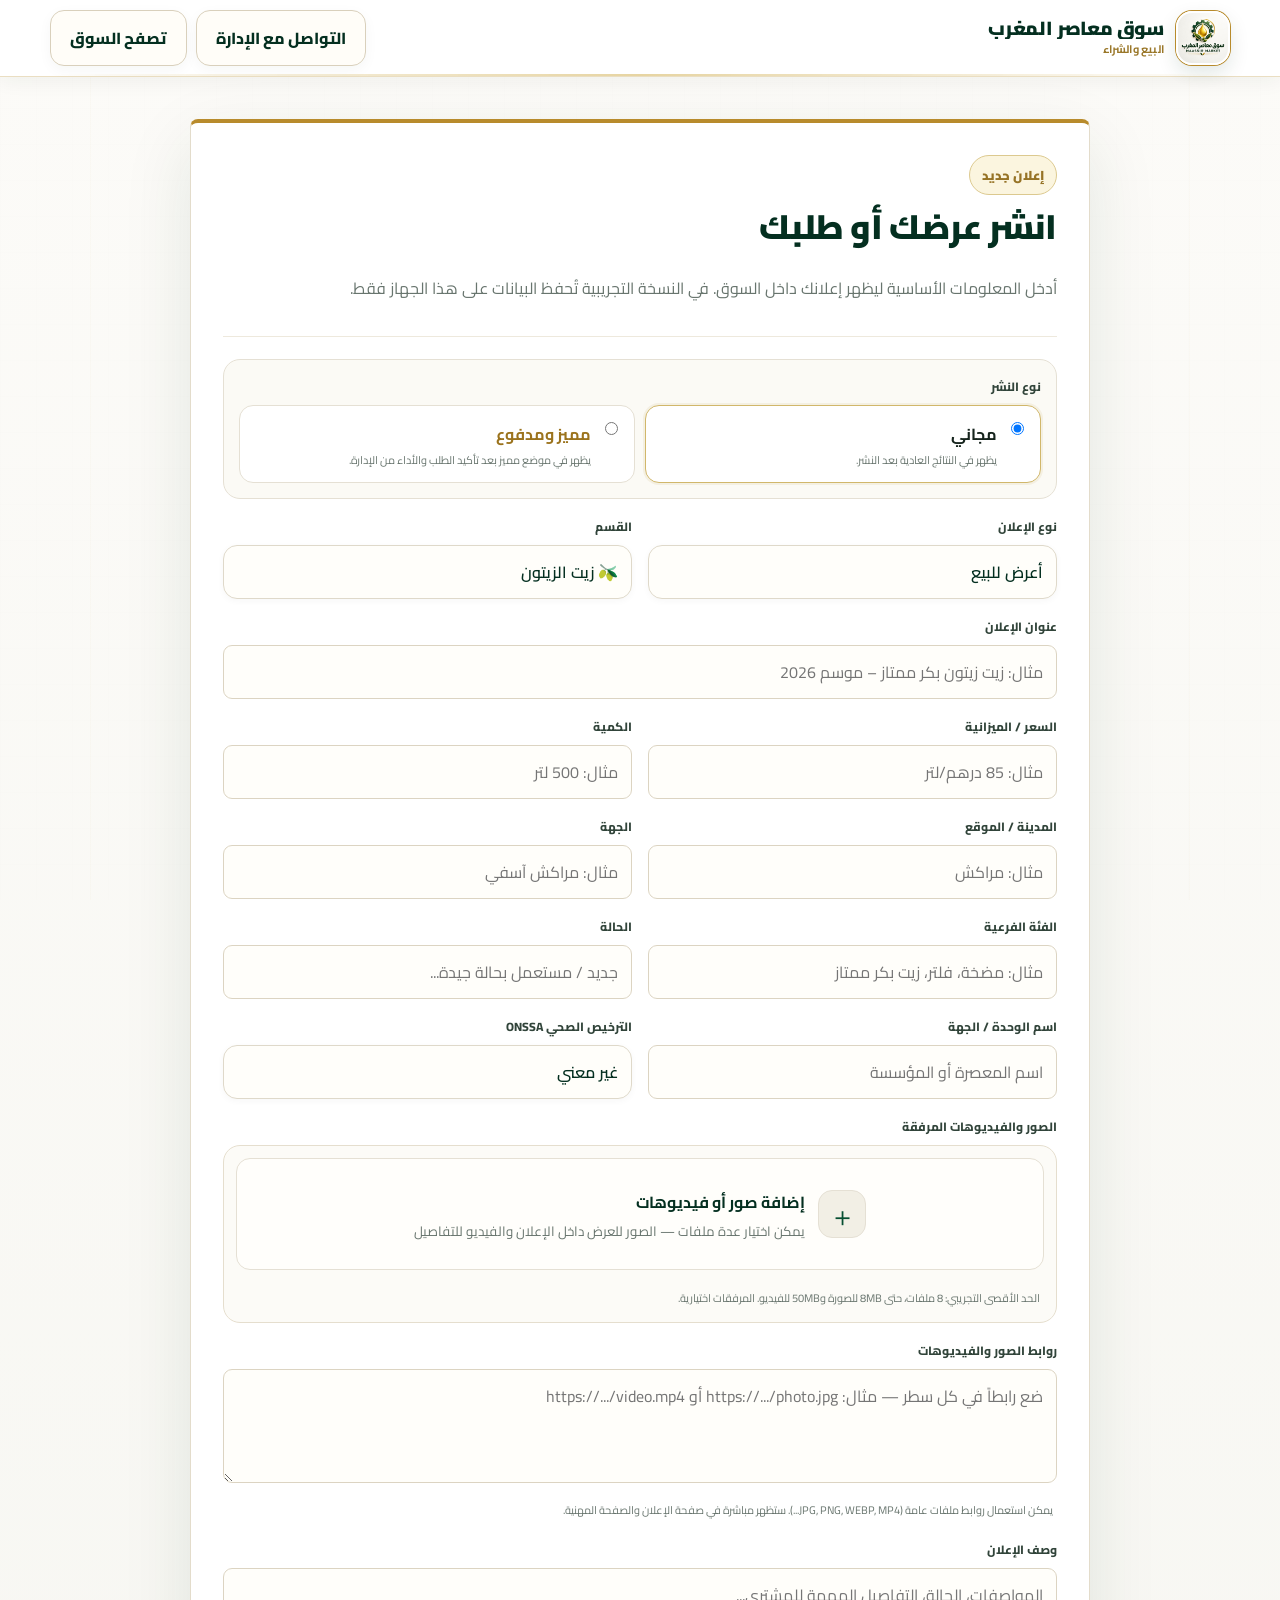
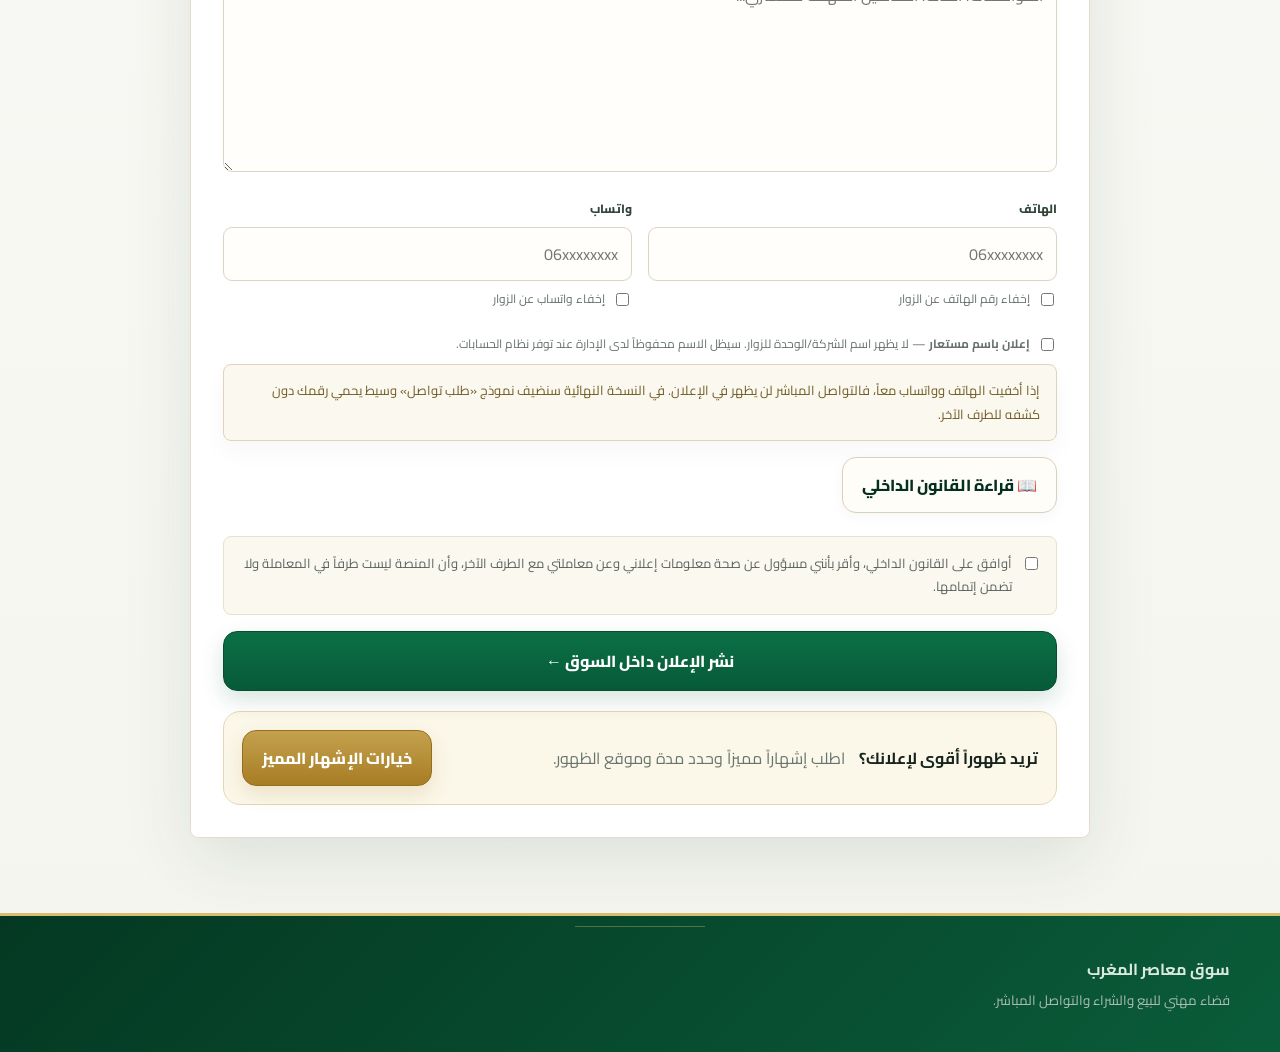
==== publish.html @ e739b868 "Add files via upload" ====
<!doctype html><html lang="ar" dir="rtl"><head><meta charset="utf-8"><meta name="viewport" content="width=device-width,initial-scale=1"><title>نشر إعلان | سوق معاصر المغرب</title><link rel="stylesheet" href="styles.css"></head><body><header class="topbar"><div class="wrap nav"><a class="brand" href="index.html"><img src="logoSAM.png" alt=""><span><b data-i18n="market">سوق معاصر المغرب</b><small data-i18n="subtitle">البيع والشراء</small></span></a><div class="nav-actions"><a class="btn light" href="contact-admin.html">التواصل مع الإدارة</a><a class="btn light" href="search.html" data-i18n="browseMarket">تصفح السوق</a></div></div></header><main class="wrap form-shell"><div class="form-card"><div class="form-title"><span class="eyebrow" data-i18n="newAd">إعلان جديد</span><h1 data-i18n="publishTitle">انشر عرضك أو طلبك</h1><p data-i18n="publishDesc">أدخل المعلومات الأساسية ليظهر إعلانك داخل السوق. في النسخة التجريبية تُحفظ البيانات على هذا الجهاز فقط.</p></div><form id="publishForm"><div class="form-grid"><div class="full publish-plan"><label class="label">نوع النشر</label><div class="plan-options"><label class="plan-option"><input type="radio" name="publishPlan" value="free" checked><span><b>مجاني</b><small>يظهر في النتائج العادية بعد النشر.</small></span></label><label class="plan-option premium"><input type="radio" name="publishPlan" value="premium"><span><b>مميز ومدفوع</b><small>يظهر في موضع مميز بعد تأكيد الطلب والأداء من الإدارة.</small></span></label></div></div><div><label class="label" data-i18n="adType">نوع الإعلان</label><select class="field" name="kind"><option value="بيع" data-i18n="offerSale">أعرض للبيع</option><option value="شراء" data-i18n="offerBuy">أبحث عن شراء</option></select></div><div><label class="label" data-i18n="section">القسم</label><select class="field" name="category"><option value="زيت الزيتون" data-i18n="oil">🫒 زيت الزيتون</option><option value="المعدات والتجهيزات" data-i18n="equipment">⚙️ المعدات والتجهيزات</option></select></div><div class="full"><label class="label" data-i18n="adTitle">عنوان الإعلان</label><input class="field" required name="title" data-i18n-placeholder="oilTitlePh" placeholder="مثال: زيت زيتون بكر ممتاز – موسم 2026"></div><div><label class="label" data-i18n="priceBudget">السعر / الميزانية</label><input class="field" name="price" data-i18n-placeholder="pricePh" placeholder="مثال: 85 درهم/لتر"></div><div><label class="label" data-i18n="quantity">الكمية</label><input class="field" name="quantity" data-i18n-placeholder="qtyPh" placeholder="مثال: 500 لتر"></div><div><label class="label" data-i18n="location">المدينة / الموقع</label><input class="field" required name="location" data-i18n-placeholder="cityPh" placeholder="مثال: مراكش"></div><div><label class="label">الجهة</label><input class="field" name="region" placeholder="مثال: مراكش آسفي"></div><div><label class="label">الفئة الفرعية</label><input class="field" name="subcategory" placeholder="مثال: مضخة، فلتر، زيت بكر ممتاز"></div><div><label class="label" data-i18n="condition">الحالة</label><input class="field" name="condition" data-i18n-placeholder="newCondition" placeholder="جديد / مستعمل بحالة جيدة..."></div><div><label class="label" id="unitLabel" data-i18n="unitName">اسم الوحدة / الجهة</label><input class="field" name="unit" data-i18n-placeholder="unitPh" placeholder="اسم المعصرة أو المؤسسة"></div><div id="onssaWrap"><label class="label" data-i18n="onssa">الترخيص الصحي ONSSA</label><select class="field" name="onssa"><option value="غير معني" data-i18n="notApplicable">غير معني</option><option value="حاصل" data-i18n="obtained">حاصل</option><option value="قيد الإجراء" data-i18n="inProgress">قيد الإجراء</option></select></div><div class="full"><label class="label" data-i18n="media">الصور والفيديوهات المرفقة</label><div class="upload-box" id="uploadBox"><input id="mediaInput" class="media-input" type="file" name="media" accept="image/*,video/*" multiple><label class="upload-trigger" for="mediaInput"><span class="upload-icon">＋</span><span><b data-i18n="addMedia">إضافة صور أو فيديوهات</b><small data-i18n="mediaHelp">يمكن اختيار عدة ملفات — الصور للعرض داخل الإعلان والفيديو للتفاصيل</small></span></label><div id="mediaPreview" class="media-preview"></div><div class="upload-note" data-i18n="mediaNote">الحد الأقصى التجريبي: 8 ملفات، حتى 8MB للصورة و50MB للفيديو. المرفقات اختيارية.</div></div></div><div class="full"><label class="label">روابط الصور والفيديوهات</label><textarea class="field" name="mediaLinks" rows="3" placeholder="ضع رابطاً في كل سطر — مثال: https://.../photo.jpg أو https://.../video.mp4"></textarea><div class="upload-note">يمكن استعمال روابط ملفات عامة (JPG, PNG, WEBP, MP4...). ستظهر مباشرة في صفحة الإعلان والصفحة المهنية.</div></div><div class="full"><label class="label" data-i18n="description">وصف الإعلان</label><textarea class="field" name="description" rows="6" data-i18n-placeholder="descriptionPh" placeholder="المواصفات، الحالة، التفاصيل المهمة للمشتري..."></textarea></div><div><label class="label" data-i18n="phone">الهاتف</label><input class="field" name="phone" data-i18n-placeholder="phonePh" placeholder="06xxxxxxxx"><label class="privacy-check"><input type="checkbox" name="hidePhone" value="1"> <span>إخفاء رقم الهاتف عن الزوار</span></label></div><div><label class="label" data-i18n="whatsapp">واتساب</label><input class="field" name="whatsapp" data-i18n-placeholder="phonePh" placeholder="06xxxxxxxx"><label class="privacy-check"><input type="checkbox" name="hideWhatsapp" value="1"> <span>إخفاء واتساب عن الزوار</span></label></div><div class="full"><label class="privacy-check"><input type="checkbox" name="hideIdentity" value="1"> <span><b>إعلان باسم مستعار</b> — لا يظهر اسم الشركة/الوحدة للزوار. سيظل الاسم محفوظاً لدى الإدارة عند توفر نظام الحسابات.</span></label><div class="notice privacy-note">إذا أخفيت الهاتف وواتساب معاً، فالتواصل المباشر لن يظهر في الإعلان. في النسخة النهائية سنضيف نموذج «طلب تواصل» وسيط يحمي رقمك دون كشفه للطرف الآخر.</div></div><div class="full"><button type="button" class="btn light" id="readLawBtn" style="margin-bottom:8px">📖 قراءة القانون الداخلي</button><label class="agree"><input required type="checkbox" name="agree"><span data-i18n="agree">أوافق على القانون الداخلي، وأقر بأنني مسؤول عن صحة معلومات إعلاني وعن معاملتي مع الطرف الآخر، وأن المنصة ليست طرفاً في المعاملة ولا تضمن إتمامها.</span></label></div><div class="full"><button class="btn primary" type="submit" style="width:100%;padding:14px" data-i18n="submit">نشر الإعلان داخل السوق ←</button></div></div></form><div class="publish-upgrade"><b>تريد ظهوراً أقوى لإعلانك؟</b><span>اطلب إشهاراً مميزاً وحدد مدة وموقع الظهور.</span><a class="btn gold" href="advertise.html">خيارات الإشهار المميز</a></div></div></main><div class="modal" id="lawModal"><div class="modal-back" data-close-law></div><div class="modal-box law"><button class="modal-close" data-close-law>×</button><h2 data-i18n="lawTitle">القانون الداخلي</h2><div id="lawBody" data-i18n="lawBody"></div></div></div><footer class="footer"><div class="wrap foot"><div><b data-i18n="market">سوق معاصر المغرب</b><br><small data-i18n="footer">فضاء مهني للبيع والشراء والتواصل المباشر.</small></div></div></footer><script src="app.js"></script><script>Souk.initPublish()</script></body></html>
---- styles.css ----
@import url('https://fonts.googleapis.com/css2?family=Cairo:wght@400;500;600;700;800&display=swap');
:root{--g:#07552f;--g2:#0e7040;--g3:#083d25;--gold:#b58a2a;--gold2:#d6b765;--cream:#fbfaf6;--paper:#fff;--ink:#18251e;--muted:#6d7771;--line:#e9e2d1;--soft:#f5f1e6;--danger:#a84232;--shadow:0 18px 50px rgba(13,42,27,.09)}*{box-sizing:border-box}html{scroll-behavior:smooth}body{margin:0;background:linear-gradient(180deg,#fbfaf6 0%,#f7f6f1 100%);color:var(--ink);font-family:Cairo,Arial,sans-serif}a{text-decoration:none;color:inherit}button,input,select,textarea{font:inherit}button{cursor:pointer}.wrap{width:min(1180px,calc(100% - 32px));margin:auto}.topbar{background:rgba(255,255,255,.92);border-bottom:1px solid var(--line);position:sticky;top:0;z-index:30;backdrop-filter:blur(14px)}.nav{height:78px;display:flex;align-items:center;justify-content:space-between;gap:20px}.brand{display:flex;align-items:center;gap:11px}.brand img{width:52px;height:52px;border-radius:50%;object-fit:cover;border:3px solid #fff;box-shadow:0 0 0 1px var(--gold),0 5px 14px rgba(0,0,0,.08)}.brand b{display:block;font-size:18px;color:var(--g3);line-height:1.2}.brand small{color:var(--gold);font-weight:700}.navlinks{display:flex;gap:8px;align-items:center}.navlinks a{padding:10px 14px;border-radius:12px;color:#46534c;font-weight:700}.navlinks a:hover{background:var(--soft);color:var(--g)}.btn{display:inline-flex;align-items:center;justify-content:center;gap:7px;border:0;border-radius:13px;padding:12px 18px;font-weight:800;transition:.18s;white-space:nowrap}.btn:hover{transform:translateY(-1px)}.btn.primary{background:linear-gradient(135deg,var(--g),var(--g2));color:#fff;box-shadow:0 10px 24px rgba(7,85,47,.17)}.btn.gold{background:linear-gradient(135deg,#a87917,var(--gold));color:#fff}.btn.light{background:#fff;border:1px solid var(--line);color:var(--g)}.btn.whatsapp{background:#1e9b59;color:#fff}.hero{padding:52px 0 34px;display:grid;grid-template-columns:1.15fr .85fr;gap:42px;align-items:center}.eyebrow{display:inline-flex;padding:7px 12px;border:1px solid #dcc98f;background:#fbf5df;color:#8b681d;border-radius:999px;font-weight:800;font-size:13px}.hero h1{font-size:clamp(34px,5vw,56px);line-height:1.15;margin:14px 0 15px;color:var(--g3)}.hero p{font-size:17px;line-height:1.9;color:var(--muted);max-width:680px}.hero-actions{display:flex;gap:10px;flex-wrap:wrap;margin-top:22px}.hero-art{min-height:320px;border-radius:30px;background:radial-gradient(circle at 75% 25%,#eadcae,transparent 34%),linear-gradient(145deg,#0a5430,#083c25);position:relative;overflow:hidden;box-shadow:var(--shadow)}.hero-art:before,.hero-art:after{content:"";position:absolute;border:1px solid rgba(214,183,101,.45);border-radius:50%;width:330px;height:330px;left:-90px;bottom:-120px}.hero-art:after{width:450px;height:450px;left:auto;right:-180px;top:-190px}.hero-art img{position:absolute;width:190px;height:190px;border-radius:50%;object-fit:cover;left:50%;top:50%;transform:translate(-50%,-50%);border:8px solid rgba(255,255,255,.9);box-shadow:0 18px 50px rgba(0,0,0,.25)}.searchbox{background:#fff;border:1px solid var(--line);border-radius:20px;padding:8px;display:flex;gap:8px;box-shadow:0 12px 30px rgba(13,42,27,.06);margin-top:22px}.searchbox input{border:0;outline:0;flex:1;padding:12px 14px;min-width:0;background:transparent}.searchbox select{border:0;border-right:1px solid var(--line);outline:0;padding:0 12px;color:#526058;background:#fff}.section{padding:26px 0 54px}.section-head{display:flex;align-items:end;justify-content:space-between;gap:16px;margin-bottom:18px}.section-head h2{margin:0;color:var(--g3);font-size:27px}.section-head p{margin:5px 0 0;color:var(--muted)}.cats{display:grid;grid-template-columns:repeat(2,1fr);gap:18px}.catcard{padding:26px;border:1px solid var(--line);border-radius:22px;background:#fff;box-shadow:0 10px 28px rgba(13,42,27,.05);display:flex;align-items:center;justify-content:space-between;gap:20px}.caticon{width:68px;height:68px;border-radius:20px;display:grid;place-items:center;font-size:31px;background:var(--soft);border:1px solid var(--line)}.catcard h3{margin:0 0 5px;color:var(--g3)}.catcard p{margin:0;color:var(--muted);line-height:1.7}.stats{display:grid;grid-template-columns:repeat(3,1fr);gap:14px;margin-top:25px}.stat{background:#fff;border:1px solid var(--line);border-radius:18px;padding:18px;text-align:center}.stat strong{display:block;font-size:25px;color:var(--g)}.stat span{color:var(--muted);font-size:13px}.toolbar{position:sticky;top:78px;z-index:20;background:rgba(247,246,241,.93);backdrop-filter:blur(12px);padding:14px 0;border-bottom:1px solid var(--line)}.filters{display:grid;grid-template-columns:1.1fr .8fr .8fr 2fr;gap:9px}.field{width:100%;border:1px solid var(--line);background:#fff;border-radius:12px;padding:11px 13px;outline:0;color:var(--ink)}.field:focus{border-color:var(--gold)}.grid{display:grid;grid-template-columns:repeat(4,1fr);gap:18px}.card{background:#fff;border:1px solid var(--line);border-radius:18px;overflow:hidden;box-shadow:0 10px 26px rgba(13,42,27,.055);transition:.18s}.card:hover{transform:translateY(-3px);box-shadow:0 18px 38px rgba(13,42,27,.10)}.card-image{height:205px;position:relative;background:#e9e4d7;overflow:hidden}.card-image img{width:100%;height:100%;object-fit:cover}.badge{position:absolute;top:11px;right:11px;background:#fff;border-radius:999px;padding:5px 9px;font-size:12px;font-weight:800;box-shadow:0 5px 14px rgba(0,0,0,.12)}.badge.sale{color:#08703c}.badge.buy{color:#1d5d95}.card-body{padding:15px}.card h3{margin:0 0 6px;font-size:17px;color:var(--g3);white-space:nowrap;overflow:hidden;text-overflow:ellipsis}.price{font-weight:800;color:var(--g);font-size:17px}.meta{display:flex;flex-wrap:wrap;gap:6px;color:var(--muted);font-size:12px;margin:8px 0 12px}.meta span{background:#f7f5ee;padding:4px 7px;border-radius:7px}.card-footer{display:flex;justify-content:space-between;align-items:center;border-top:1px solid #f0ede4;padding-top:11px}.card-footer small{color:var(--muted)}.link{color:var(--g);font-weight:800;font-size:13px}.empty{padding:55px 20px;text-align:center;border:1px dashed #d9cfb6;border-radius:20px;color:var(--muted);background:#fff}.empty b{display:block;color:var(--g3);margin-bottom:5px}.detail-layout{display:grid;grid-template-columns:1.05fr .95fr;gap:25px;padding:35px 0 60px}.gallery{background:#fff;border:1px solid var(--line);border-radius:22px;padding:12px}.gallery-main{height:470px;border-radius:16px;overflow:hidden;background:#eee9dd}.gallery-main img{width:100%;height:100%;object-fit:cover}.detail-box{background:#fff;border:1px solid var(--line);border-radius:22px;padding:25px;box-shadow:var(--shadow)}.detail-box h1{margin:8px 0;color:var(--g3);font-size:34px}.detail-price{font-size:28px;color:var(--g);font-weight:800;margin:10px 0}.detail-desc{line-height:2;color:#53605a}.specs{display:grid;grid-template-columns:1fr 1fr;gap:8px;margin:18px 0}.spec{background:#f8f6ef;border-radius:12px;padding:10px}.spec small{display:block;color:var(--muted);font-size:11px}.spec b{color:var(--g3)}.contact{display:grid;grid-template-columns:1fr 1fr;gap:10px;margin-top:20px}.notice{background:#fbf6e6;border:1px solid #e6d39b;color:#6f5b25;border-radius:15px;padding:14px 16px;line-height:1.8;font-size:13px}.form-shell{max-width:850px;margin:35px auto 70px}.form-card{background:#fff;border:1px solid var(--line);border-radius:24px;padding:28px;box-shadow:var(--shadow)}.form-title h1{margin:0;color:var(--g3);font-size:32px}.form-title p{color:var(--muted);line-height:1.8}.form-grid{display:grid;grid-template-columns:1fr 1fr;gap:14px}.full{grid-column:1/-1}.label{display:block;font-weight:800;color:#34433b;font-size:13px;margin:0 0 6px}.agree{display:flex;gap:9px;align-items:flex-start;background:#faf8f0;padding:13px;border-radius:12px;margin-top:15px;color:#59635e;font-size:13px;line-height:1.8}.agree input{margin-top:5px}.modal{display:none;position:fixed;inset:0;z-index:100}.modal.open{display:block}.modal-back{position:absolute;inset:0;background:rgba(6,24,16,.62);backdrop-filter:blur(4px)}.modal-box{position:relative;width:min(760px,calc(100% - 26px));max-height:86vh;overflow:auto;margin:7vh auto;background:#fff;border-radius:22px;padding:28px;box-shadow:0 30px 80px rgba(0,0,0,.28)}.modal-close{position:absolute;top:12px;left:12px;border:0;background:#f1eee4;border-radius:50%;width:36px;height:36px;font-size:22px}.law h2{color:var(--g3)}.law li{margin:9px 0;line-height:1.8}.footer{margin-top:20px;background:#073b24;color:#dce9df;padding:34px 0}.footer .foot{display:flex;justify-content:space-between;gap:20px;align-items:center}.footer small{color:#aebfb3}.hidden{display:none!important}@media(max-width:980px){.grid{grid-template-columns:repeat(3,1fr)}.hero{grid-template-columns:1fr}.hero-art{min-height:260px}.filters{grid-template-columns:1fr 1fr}.filters .wide{grid-column:1/-1}.detail-layout{grid-template-columns:1fr}.cats{grid-template-columns:1fr}}@media(max-width:700px){.wrap{width:min(100% - 22px,1180px)}.nav{height:68px}.navlinks{display:none}.brand img{width:46px;height:46px}.brand b{font-size:15px}.brand small{font-size:11px}.hero{padding:34px 0 22px}.hero h1{font-size:35px}.hero p{font-size:15px}.hero-art{min-height:230px}.hero-art img{width:135px;height:135px}.stats{grid-template-columns:1fr}.grid{grid-template-columns:1fr 1fr;gap:12px}.card-image{height:160px}.section{padding-bottom:38px}.toolbar{top:68px}.filters{grid-template-columns:1fr 1fr}.filters .wide{grid-column:1/-1}.detail-layout{padding-top:18px}.gallery-main{height:310px}.detail-box h1{font-size:27px}.contact{grid-template-columns:1fr}.form-grid{grid-template-columns:1fr}.full{grid-column:auto}.footer .foot{flex-direction:column;text-align:center}}@media(max-width:470px){.grid{grid-template-columns:1fr}.card-image{height:205px}.hero-actions .btn{width:100%}.cats{gap:12px}.catcard{padding:18px}.caticon{width:55px;height:55px;font-size:25px}}
/* Media upload + mobile refinements */
.upload-box{border:1.5px dashed #cfc4a6;border-radius:18px;background:#fcfbf6;padding:12px}.media-input{position:absolute;opacity:0;width:1px;height:1px}.upload-trigger{min-height:112px;border-radius:14px;background:#fff;border:1px solid var(--line);display:flex;align-items:center;justify-content:center;gap:13px;text-align:right;padding:16px;cursor:pointer;color:var(--g3)}.upload-trigger:hover{border-color:var(--gold);background:#fffdf7}.upload-icon{width:48px;height:48px;border-radius:14px;display:grid;place-items:center;background:var(--soft);border:1px solid var(--line);font-size:27px;color:var(--g)}.upload-trigger b{display:block}.upload-trigger small{display:block;color:var(--muted);margin-top:4px;line-height:1.6}.upload-note{font-size:11px;color:var(--muted);padding:8px 4px 2px}.media-preview{display:grid;grid-template-columns:repeat(4,1fr);gap:9px;margin-top:10px}.upload-item{position:relative;overflow:hidden;border-radius:13px;background:#eee9dd;border:1px solid var(--line);aspect-ratio:1/1}.upload-item img,.upload-item video{width:100%;height:100%;object-fit:cover;display:block}.upload-item-info{position:absolute;right:5px;left:5px;bottom:5px;background:rgba(7,61,37,.86);color:#fff;border-radius:8px;padding:4px 7px;font-size:10px;white-space:nowrap;overflow:hidden;text-overflow:ellipsis}.remove-media{position:absolute;top:5px;left:5px;width:30px;height:30px;border:0;border-radius:50%;background:rgba(255,255,255,.94);color:#9a3025;font-size:20px;line-height:1}.media-count{position:absolute;left:10px;bottom:10px;background:rgba(7,61,37,.9);color:#fff;border-radius:999px;padding:4px 8px;font-size:11px;font-weight:800}.card-image video{width:100%;height:100%;object-fit:cover;display:block}.gallery-thumbs{display:grid;grid-template-columns:repeat(6,1fr);gap:8px;margin-top:9px}.thumb{border:2px solid transparent;background:#f4f1e8;border-radius:11px;overflow:hidden;padding:0;aspect-ratio:1/1;position:relative}.thumb.active{border-color:var(--gold)}.thumb img{width:100%;height:100%;object-fit:cover}.thumb span{display:grid;place-items:center;width:100%;height:100%;font-size:24px;color:var(--g)}.gallery-media{width:100%;height:100%;object-fit:contain;display:block;background:#eee9dd}.gallery-main{display:grid;place-items:center}
@media(max-width:700px){.wrap{width:calc(100% - 18px)}.topbar .nav{gap:8px}.topbar .btn{padding:9px 11px;font-size:12px}.hero{gap:20px}.hero h1{font-size:30px}.hero-art{min-height:190px;border-radius:22px}.hero-art img{width:110px;height:110px}.searchbox{display:grid;grid-template-columns:1fr auto;border-radius:16px}.searchbox select{grid-column:1/-1;border:1px solid var(--line);border-radius:10px;padding:10px}.searchbox input{border:1px solid var(--line);border-radius:10px;min-width:0}.searchbox .btn{padding:10px 12px}.section-head{align-items:flex-start}.section-head h2{font-size:23px}.cats{grid-template-columns:1fr}.catcard{min-height:110px}.filters{grid-template-columns:1fr 1fr}.filters .field{min-width:0;font-size:13px;padding:10px}.filters #q{grid-column:1/-1}.toolbar{top:68px}.detail-layout{gap:12px}.gallery{padding:7px;border-radius:17px}.gallery-main{height:300px;border-radius:12px}.gallery-thumbs{grid-template-columns:repeat(5,1fr);gap:6px}.detail-box{padding:17px;border-radius:17px}.detail-box h1{font-size:24px;line-height:1.45}.detail-price{font-size:23px}.specs{grid-template-columns:1fr 1fr}.form-shell{margin-top:18px}.form-card{padding:17px;border-radius:18px}.form-title h1{font-size:26px}.form-grid{gap:11px}.upload-trigger{min-height:96px}.media-preview{grid-template-columns:repeat(3,1fr)}.upload-item-info{font-size:9px}.footer{padding:26px 0}}
@media(max-width:430px){.brand span{max-width:125px}.brand b{font-size:13px}.brand small{font-size:10px}.topbar .btn{font-size:11px}.grid{grid-template-columns:1fr}.card-image{height:220px}.filters{grid-template-columns:1fr}.filters #q{grid-column:auto}.media-preview{grid-template-columns:repeat(2,1fr)}.gallery-main{height:260px}.gallery-thumbs{grid-template-columns:repeat(4,1fr)}}
/* V3.1 — mobile-first gallery and layout corrections */
.gallery-main{position:relative;min-width:0;touch-action:pan-y;overflow:hidden}
.gallery-media{max-width:100%;max-height:100%;object-fit:contain}
.gallery-nav{position:absolute;z-index:3;top:50%;transform:translateY(-50%);width:42px;height:42px;border:0;border-radius:50%;background:rgba(255,255,255,.92);color:var(--g3);font-size:31px;line-height:1;display:grid;place-items:center;box-shadow:0 6px 20px rgba(0,0,0,.15)}
.gallery-nav.prev{right:12px}.gallery-nav.next{left:12px}.gallery-nav.hidden{display:none}
.gallery-thumbs{overflow-x:auto;scrollbar-width:thin;padding-bottom:2px}
.thumb{min-width:0}
@media(max-width:700px){
  html,body{max-width:100%;overflow-x:hidden}
  .nav{height:64px}
  .topbar .nav{width:calc(100% - 14px)}
  .brand{min-width:0;gap:7px}.brand img{width:42px;height:42px}.brand span{min-width:0}.brand b{white-space:nowrap;overflow:hidden;text-overflow:ellipsis}
  .topbar .btn{max-width:128px;overflow:hidden;text-overflow:ellipsis}
  .detail-layout{grid-template-columns:1fr;display:grid;width:100%;padding:14px 0 35px;gap:12px}
  .gallery{width:100%;padding:6px;border-radius:16px}
  .gallery-main{height:clamp(240px,68vw,340px);border-radius:11px}
  .gallery-media{width:100%;height:100%;object-fit:contain}
  .gallery-nav{width:38px;height:38px;font-size:28px}.gallery-nav.prev{right:8px}.gallery-nav.next{left:8px}
  .gallery-thumbs{display:flex;gap:7px;margin-top:7px;overflow-x:auto;scroll-snap-type:x proximity}
  .thumb{flex:0 0 62px;height:62px;scroll-snap-align:start}
  .detail-box{width:100%;min-width:0;padding:15px;border-radius:16px;overflow-wrap:anywhere}
  .detail-box h1{font-size:22px;line-height:1.45;word-break:break-word}
  .detail-price{font-size:21px}
  .specs{grid-template-columns:1fr 1fr;min-width:0}.spec{min-width:0;overflow:hidden}.spec b{display:block;overflow-wrap:anywhere}
  .contact{grid-template-columns:1fr 1fr}.contact .btn{min-width:0;padding:11px 8px}
  .detail-desc{font-size:14px;line-height:1.9;overflow-wrap:anywhere}
  .section{padding-top:18px}
  .form-shell{width:calc(100% - 14px)}
  .form-card{padding:14px}.form-title h1{font-size:24px;line-height:1.4}
  .upload-trigger{width:100%;padding:13px}.media-preview{grid-template-columns:repeat(2,minmax(0,1fr));width:100%}
}
@media(max-width:430px){
  .wrap{width:calc(100% - 14px)}
  .brand b{font-size:12px}.brand small{font-size:9px}
  .topbar .btn{font-size:10px;padding:8px 9px;max-width:112px}
  .gallery-main{height:250px}
  .gallery-nav{width:35px;height:35px;font-size:25px}
  .specs{grid-template-columns:1fr}
  .contact{grid-template-columns:1fr 1fr}
}
/* Detail page — final mobile gallery correction */
.gallery-main{position:relative;display:flex;align-items:center;justify-content:center;min-width:0;overflow:hidden}
.gallery-stage{width:100%;height:100%;display:flex;align-items:center;justify-content:center;min-width:0;overflow:hidden}
.gallery-stage .gallery-media{width:100%;height:100%;max-width:100%;max-height:100%;object-fit:contain;display:block}
.gallery-stage video.gallery-media{background:#111}
@media(max-width:700px){
  .detail-layout{width:100%;grid-template-columns:minmax(0,1fr);overflow:hidden}
  .gallery,.detail-box{min-width:0;max-width:100%}
  .gallery-main{width:100%;height:clamp(230px,70vw,320px)}
  .gallery-stage{width:100%;height:100%;min-width:0}
  .gallery-stage .gallery-media{width:100%;height:100%;object-fit:contain}
  .gallery-thumbs{width:100%;max-width:100%;display:flex;flex-wrap:nowrap;overflow-x:auto;overscroll-behavior-x:contain;-webkit-overflow-scrolling:touch}
  .thumb{flex:0 0 62px}
  .detail-box{overflow:hidden}
  .detail-box h1,.detail-desc,.spec b{overflow-wrap:anywhere;word-break:break-word}
}
@media(max-width:430px){
  .gallery-main{height:clamp(220px,72vw,285px)}
  .thumb{flex-basis:58px;height:58px}
  .detail-box{padding:14px}
}
/* Multilingual navigation + owner controls */
.language-select{appearance:none;border:1px solid rgba(181,138,42,.55);background:#fffdf7;color:var(--g3);border-radius:12px;padding:9px 28px 9px 10px;font:inherit;font-size:12px;font-weight:800;min-width:92px;cursor:pointer;background-image:linear-gradient(45deg,transparent 50%,var(--g) 50%),linear-gradient(135deg,var(--g) 50%,transparent 50%);background-position:calc(100% - 12px) 50%,calc(100% - 7px) 50%;background-size:5px 5px,5px 5px;background-repeat:no-repeat}
.owner-actions{margin-top:10px}.btn.danger{background:#fff0ee;color:#9b3026;border:1px solid #e9b6af}.btn.danger:hover{background:#ffe6e2}
@media(max-width:700px){.language-select{min-width:78px;font-size:11px;padding:8px 23px 8px 7px}.topbar .nav{flex-wrap:nowrap}.topbar .nav .language-select{flex:0 0 auto}.topbar .nav>.btn{flex:0 1 auto}.owner-actions{grid-template-columns:1fr 1fr}}
@media(max-width:430px){.language-select{min-width:70px;font-size:10px}.topbar .nav>.btn{max-width:105px}.brand span{max-width:105px}}
/* Harmonised native dropdowns */
select.field,.searchbox select,.filters select{
  appearance:none;-webkit-appearance:none;
  background-color:#fffdf8;
  background-image:linear-gradient(45deg,transparent 50%,var(--g) 50%),linear-gradient(135deg,var(--g) 50%,transparent 50%);
  background-position:calc(100% - 18px) 50%,calc(100% - 13px) 50%;
  background-size:5px 5px,5px 5px;background-repeat:no-repeat;
  padding-inline-end:34px;cursor:pointer;
  font-weight:600;color:var(--g3);
  box-shadow:0 2px 7px rgba(13,42,27,.035);
  transition:border-color .18s,box-shadow .18s,background-color .18s;
}
select.field:hover,.searchbox select:hover,.filters select:hover{border-color:rgba(181,138,42,.7);background-color:#fffefa}
select.field:focus,.searchbox select:focus,.filters select:focus{border-color:var(--gold);box-shadow:0 0 0 3px rgba(181,138,42,.12)}
select.field option{background:#fff;color:var(--ink);font-weight:500;padding:10px}
html[dir="rtl"] select.field,html[dir="rtl"] .searchbox select,html[dir="rtl"] .filters select{background-position:calc(0% + 13px) 50%,calc(0% + 18px) 50%;padding-left:34px;padding-right:13px}
@media(max-width:700px){select.field,.searchbox select,.filters select{min-height:46px;border-radius:13px}}

/* V3.5 — Morocco Olive Mill Market / institutional visual refresh */
:root{
  --g:#0b5b38;--g2:#137449;--g3:#063d27;
  --gold:#b58a2a;--gold2:#d8bd72;--cream:#f8f6ef;
  --paper:#fff;--ink:#17251e;--muted:#68746d;--line:#e6e0d2;
  --soft:#f2efe5;--shadow:0 18px 55px rgba(8,55,35,.09)
}
body{background:radial-gradient(circle at 8% 0%,rgba(216,189,114,.12),transparent 28%),linear-gradient(180deg,#fbfaf6 0%,#f5f5f0 100%);font-family:Cairo,Arial,sans-serif}
body:before{content:"";position:fixed;inset:0;pointer-events:none;opacity:.22;background-image:linear-gradient(rgba(7,61,39,.025) 1px,transparent 1px),linear-gradient(90deg,rgba(7,61,39,.025) 1px,transparent 1px);background-size:36px 36px;z-index:-1}
.topbar{background:rgba(255,255,255,.94);border-bottom:1px solid rgba(181,138,42,.22);box-shadow:0 4px 22px rgba(8,55,35,.045)}
.nav{height:82px}
.brand{gap:12px}
.brand img{width:54px;height:54px;border:2px solid #fff;box-shadow:0 0 0 1px var(--gold),0 8px 20px rgba(8,55,35,.13)}
.brand b{font-size:19px;letter-spacing:-.2px}
.brand small{color:#9b761f;letter-spacing:.2px}
.navlinks a{font-size:13px;border:1px solid transparent}
.navlinks a:hover{border-color:var(--line);background:#fbfaf5}
.btn{border-radius:14px;padding:12px 19px;box-shadow:none}
.btn.primary{background:linear-gradient(135deg,#075b37,#13804d);box-shadow:0 9px 22px rgba(7,91,55,.16)}
.btn.light{background:rgba(255,255,255,.9);border-color:#ddd6c5;box-shadow:0 4px 14px rgba(8,55,35,.04)}
.btn.gold{background:linear-gradient(135deg,#9d761d,#c29a3a)}
.hero{padding:62px 0 42px;gap:50px}
.hero h1{font-size:clamp(36px,5vw,58px);letter-spacing:-1.2px}
.hero p{font-size:16px;max-width:650px}
.hero-art{min-height:350px;border-radius:34px;background:radial-gradient(circle at 72% 23%,rgba(216,189,114,.48),transparent 27%),linear-gradient(145deg,#0b5b38,#063a25);box-shadow:0 25px 70px rgba(6,61,39,.18)}
.hero-art:before,.hero-art:after{border-color:rgba(216,189,114,.32)}
.hero-art img{width:205px;height:205px;border:7px solid rgba(255,255,255,.94)}
.searchbox{border-radius:22px;padding:7px;box-shadow:0 16px 36px rgba(8,55,35,.08);border-color:#e4ddce}
.searchbox input{font-size:14px}
.section{padding:34px 0 58px}
.section-head{margin-bottom:22px}
.section-head h2{font-size:29px;letter-spacing:-.3px}
.section-head p{font-size:13px}
.cats{gap:20px}
.catcard{border-radius:24px;padding:28px;background:linear-gradient(145deg,#fff,#fbfaf5);box-shadow:0 12px 32px rgba(8,55,35,.055);position:relative;overflow:hidden}
.catcard:after{content:"";position:absolute;width:120px;height:120px;border-radius:50%;border:1px solid rgba(181,138,42,.15);left:-45px;bottom:-55px}
.catcard:hover{transform:translateY(-3px);border-color:#d8c99f;box-shadow:0 20px 42px rgba(8,55,35,.09)}
.caticon{width:72px;height:72px;border-radius:22px;background:linear-gradient(145deg,#f8f3e3,#eee9d9);border-color:#e1d7bb}
.stats{gap:16px}
.stat{border-radius:20px;padding:20px;background:rgba(255,255,255,.86);box-shadow:0 8px 25px rgba(8,55,35,.035)}
.stat strong{font-size:27px}
.toolbar{top:82px;background:rgba(247,246,241,.9);border-bottom-color:rgba(181,138,42,.18)}
.filters{gap:11px}
.field,select.field{border-radius:14px;border-color:#dfd9ca;background:#fffefa;min-height:46px}
.field:focus,select.field:focus{box-shadow:0 0 0 4px rgba(181,138,42,.10);border-color:var(--gold)}
.grid{gap:20px}
.card{border-radius:21px;box-shadow:0 12px 30px rgba(8,55,35,.055);border-color:#e5dfd1}
.card:hover{transform:translateY(-4px);box-shadow:0 22px 45px rgba(8,55,35,.11)}
.card-image{height:215px;background:linear-gradient(145deg,#eee9dc,#e5e0d1)}
.badge{top:12px;right:12px;padding:6px 10px}
.card-body{padding:17px}
.card h3{font-size:16px}
.price{font-size:18px}
.detail-layout{padding:40px 0 70px;gap:28px}
.gallery,.detail-box,.form-card{border-radius:25px;border-color:#e3dccb;box-shadow:var(--shadow)}
.gallery{padding:13px;background:rgba(255,255,255,.9)}
.gallery-main{border-radius:18px;background:linear-gradient(145deg,#f0ede4,#e5e1d5)}
.detail-box{padding:29px;background:rgba(255,255,255,.94)}
.detail-box h1{font-size:35px;letter-spacing:-.5px}
.detail-price{font-size:30px}
.spec{border:1px solid #e8e1d2;background:#faf8f2;border-radius:14px;padding:12px}
.contact .btn{min-height:48px}
.form-shell{max-width:900px;margin:42px auto 75px}
.form-card{padding:32px;background:rgba(255,255,255,.95)}
.form-title{padding-bottom:17px;border-bottom:1px solid #eee9dd;margin-bottom:22px}
.form-title h1{font-size:34px;letter-spacing:-.4px}
.form-grid{gap:16px}
.label{font-size:12px;color:#31443a;margin-bottom:7px}
.agree{border:1px solid #e9e1cd;background:#fbf8ef;border-radius:15px;padding:15px}
.upload-box{border:1px solid #e5dece;border-radius:17px;padding:12px;background:#fcfbf7}
.upload-trigger{border-radius:14px;background:#fffefb}
.modal-box{border:1px solid #e0d7c3;border-radius:25px;box-shadow:0 30px 90px rgba(0,0,0,.24)}
.law h2{border-bottom:1px solid #eee7d8;padding-bottom:12px;margin-bottom:15px}
.footer{background:linear-gradient(135deg,#063a25,#0b5b38);padding:38px 0;border-top:3px solid rgba(216,189,114,.42)}
.footer .btn.light{color:var(--g3)}
.language-select{height:44px;border-radius:13px;border-color:#d9c99d;background-color:#fffdf8;box-shadow:0 5px 15px rgba(8,55,35,.04)}
.owner-actions{border-top:1px solid #eee8da;padding-top:10px}
.btn.danger{border-color:#e7b9b0;background:#fff5f3}

/* Make the internal-rules link unmistakably clickable */
#lawLink{cursor:pointer;text-decoration:underline;text-underline-offset:3px}

@media(max-width:980px){.hero{gap:28px}.grid{grid-template-columns:repeat(3,1fr)}}
@media(max-width:700px){
  .nav{height:70px}.brand img{width:45px;height:45px}.brand b{font-size:14px}
  .hero{padding:38px 0 26px}.hero h1{font-size:31px}.hero-art{min-height:230px;border-radius:25px}.hero-art img{width:135px;height:135px}
  .section{padding:26px 0 42px}.section-head h2{font-size:24px}
  .catcard{padding:20px;border-radius:20px}.stats{gap:10px}
  .toolbar{top:70px}.filters{gap:8px}.filters .field{min-height:44px}
  .card{border-radius:18px}.card-image{height:170px}
  .detail-layout{padding:18px 0 40px}.gallery,.detail-box,.form-card{border-radius:19px}.detail-box{padding:18px}.detail-box h1{font-size:24px}.detail-price{font-size:24px}
  .form-shell{margin-top:22px}.form-card{padding:18px}.form-title h1{font-size:27px}
  .footer{padding:30px 0}
}
@media(max-width:470px){
  .grid{grid-template-columns:1fr}.card-image{height:210px}.hero h1{font-size:29px}.hero-art{min-height:205px}
  .language-select{min-width:68px}.topbar .nav>.btn{max-width:106px}
}

/* V4 — institutional upgrade inspired by a refined school / institution identity */
:root{--ink:#183228;--g:#075a38;--g2:#0c7046;--g3:#043822;--gold:#b99135;--gold2:#d7bf7a;--cream:#f6f1e5;--paper:#fffdf8;--line:#e4ddcc;--shadow:0 22px 60px rgba(5,55,34,.10)}
body{background:#f7f5ee;color:var(--ink)}
body:after{content:"";position:fixed;inset:0;pointer-events:none;z-index:-2;background:linear-gradient(90deg,transparent 0 7%,rgba(185,145,53,.025) 7% 7.1%,transparent 7.1% 92.9%,rgba(185,145,53,.025) 92.9% 93%,transparent 93%)}
.topbar{background:#fffdf9;border-bottom:1px solid rgba(185,145,53,.30);box-shadow:0 8px 30px rgba(5,55,34,.055)}
.nav{position:relative}
.nav:after{content:"";position:absolute;left:0;right:0;bottom:0;height:2px;background:linear-gradient(90deg,transparent,var(--gold2),transparent);opacity:.65}
.brand img{border-radius:16px;box-shadow:0 0 0 1px var(--gold),0 8px 20px rgba(5,55,34,.12)}
.brand b{font-weight:900;color:var(--g3)}
.brand small{font-weight:700;color:#9a7729}
.navlinks a{font-weight:800;color:#40554a;padding:9px 12px;border-radius:10px}
.navlinks a:hover{color:var(--g);background:#f5f1e6}
.nav-actions,.footer-actions,.admin-top-actions{display:flex;gap:9px;align-items:center}
.btn{border-radius:10px;font-weight:800;letter-spacing:.05px}
.btn.primary{background:linear-gradient(180deg,#0b7045,#075a38);border:1px solid #064d31;box-shadow:0 9px 22px rgba(7,90,56,.16)}
.btn.gold{background:linear-gradient(180deg,#c5a14e,#a77d24);border:1px solid #956e1d;color:#fff;box-shadow:0 9px 20px rgba(167,125,36,.16)}
.btn.light{background:#fffdf8;border:1px solid #d9d0bc;color:var(--g3)}
.hero{position:relative;padding:76px 0 62px;min-height:520px;align-items:center}
.hero:before{content:"";position:absolute;top:34px;right:-30px;width:110px;height:110px;border:1px solid rgba(185,145,53,.22);border-radius:50%;box-shadow:0 0 0 12px rgba(185,145,53,.035),0 0 0 24px rgba(185,145,53,.025)}
.hero>div:first-child{position:relative;z-index:1}
.eyebrow{font-weight:900;letter-spacing:.15px;color:#967326}
.hero h1{font-weight:950;line-height:1.25;font-size:clamp(39px,5.3vw,64px);color:var(--g3);margin-top:16px}
.hero h1:after{content:"";display:block;width:78px;height:3px;background:var(--gold);margin-top:20px;border-radius:10px}
.hero p{font-size:16px;line-height:2;color:#596960;max-width:680px}
.hero-art{border-radius:8px;min-height:390px;border:1px solid rgba(215,191,122,.5);box-shadow:0 28px 70px rgba(5,55,34,.20);position:relative}
.hero-art:before{content:"";position:absolute;inset:18px;border:1px solid rgba(215,191,122,.35);border-radius:5px}
.hero-art:after{content:"سوق معاصر المغرب";position:absolute;bottom:27px;right:0;left:0;text-align:center;color:rgba(255,255,255,.82);font-size:13px;font-weight:900;letter-spacing:1px}
.hero-art img{position:relative;z-index:2;width:190px;height:190px;box-shadow:0 20px 50px rgba(0,0,0,.20)}
.searchbox{border-radius:12px;padding:7px;background:#fff;border:1px solid #ddd4c1;box-shadow:0 20px 45px rgba(5,55,34,.10)}
.section{padding:42px 0 66px}
.section-head{position:relative}
.section-head:after{content:"";display:block;width:42px;height:2px;background:var(--gold);margin-top:12px}
.section-head h2{font-weight:950;color:var(--g3);font-size:30px}
.section-head p{color:#69766f}
.cats{gap:24px}
.catcard{border-radius:8px;border:1px solid #ddd5c3;background:linear-gradient(135deg,#fffefb,#f5f1e6);box-shadow:0 16px 35px rgba(5,55,34,.07);min-height:190px}
.catcard:before{content:"";position:absolute;top:0;right:0;width:70px;height:3px;background:var(--gold)}
.catcard h3{font-size:20px;color:var(--g3)}
.catcard p{line-height:1.9}
.caticon{border-radius:50%;width:68px;height:68px;background:#f4eddb;border:1px solid #d8c79a}
.stats{margin-top:28px}
.stat{border-radius:8px;border-top:3px solid var(--gold);background:#fffefa;box-shadow:0 10px 30px rgba(5,55,34,.05)}
.stat strong{color:var(--g3)}
.card{border-radius:8px;border:1px solid #ded6c4;background:#fffefa;box-shadow:0 12px 34px rgba(5,55,34,.07)}
.card:hover{transform:translateY(-5px);border-color:#ccb779}
.card-image{border-radius:7px 7px 0 0}
.card-body{padding:19px}
.card h3{font-weight:900;color:#20392d}
.badge{border-radius:5px;font-weight:900}
.sponsored-card{border:2px solid rgba(185,145,53,.68);box-shadow:0 18px 45px rgba(143,104,25,.13);position:relative}
.sponsored-card:before{content:"";position:absolute;top:0;left:0;right:0;height:3px;background:linear-gradient(90deg,var(--gold),var(--gold2),var(--gold));z-index:4}
.sponsored-badge{background:linear-gradient(135deg,#a77d24,#c6a34f)!important;color:#fff!important}
.sponsor-name{font-size:11px;font-weight:900;color:#9a7729;margin-bottom:6px}
.sponsor-eyebrow{color:#a17b22}
.sponsored-grid{grid-template-columns:repeat(3,minmax(0,1fr))}
.search-sponsored{padding-bottom:28px}
.search-sponsored:has(.hidden){display:none}
.notice{border-radius:8px;border:1px solid #ded4bd;background:#fbf8ef;box-shadow:0 10px 25px rgba(5,55,34,.04)}
.footer{border-top:3px solid var(--gold2);background:linear-gradient(135deg,#043822,#0a5c39);position:relative}
.footer:before{content:"";display:block;position:absolute;top:10px;left:0;right:0;margin:auto;width:130px;height:1px;background:rgba(215,191,122,.35)}
.footer-admin{background:transparent!important;color:#fff!important;border-color:rgba(215,191,122,.5)!important}
.form-card{border-radius:8px;border-top:4px solid var(--gold);box-shadow:0 24px 70px rgba(5,55,34,.10)}
.form-title h1{color:var(--g3);font-weight:950}
.field{border-radius:9px;border-color:#dcd4c2;background:#fffefa}
.field:focus{border-color:var(--gold);box-shadow:0 0 0 4px rgba(185,145,53,.10)}
.agree{border-radius:8px}
.modal-box{border-radius:8px;border-top:4px solid var(--gold)}

/* Administration */
.admin-page{background:#f3f1e9}
.admin-shell{padding:42px 0 80px}
.admin-login{max-width:560px;margin:40px auto;background:#fffefa;border:1px solid #ddd4c0;border-top:5px solid var(--gold);border-radius:8px;padding:38px;box-shadow:var(--shadow);text-align:center}
.admin-emblem{width:68px;height:68px;margin:0 auto 18px;border-radius:50%;display:grid;place-items:center;background:#f3ebd7;border:1px solid #d5bf84;color:var(--g3);font-size:28px;font-weight:900}
.admin-login h1,.admin-heading h1{color:var(--g3);font-weight:950;margin:8px 0 10px}
.admin-login p,.admin-heading p{color:#69756e;line-height:1.9}
.admin-login-row{display:grid;grid-template-columns:1fr auto;gap:10px;margin-top:22px}
.admin-note{display:block;color:#7c827e;margin-top:16px;line-height:1.7}
.admin-panel{background:transparent}
.admin-heading{display:flex;justify-content:space-between;gap:25px;align-items:flex-end;margin-bottom:24px}
.admin-kpis{display:grid;grid-template-columns:repeat(3,110px);gap:10px}
.admin-kpis>div{background:#fffefa;border:1px solid #ddd4c0;border-top:3px solid var(--gold);border-radius:7px;padding:13px;text-align:center}
.admin-kpis b{display:block;font-size:25px;color:var(--g3)}
.admin-kpis span{font-size:11px;color:#707b75;font-weight:800}
.admin-tabs{display:flex;gap:8px;padding:8px;background:#e9e5da;border:1px solid #d9d1bf;border-radius:8px;margin-bottom:18px}
.admin-tab{border:0;background:transparent;padding:12px 18px;border-radius:6px;font:inherit;font-weight:900;color:#52625a;cursor:pointer}
.admin-tab.active{background:#fffefa;color:var(--g3);box-shadow:0 5px 18px rgba(5,55,34,.07);border:1px solid #ded5c1}
.admin-section{background:#fffefa;border:1px solid #ded6c4;border-radius:8px;padding:24px;box-shadow:0 15px 35px rgba(5,55,34,.055)}
.admin-section-head{display:flex;justify-content:space-between;margin-bottom:18px}
.admin-section-head h2{margin:0;color:var(--g3);font-weight:950}
.admin-section-head p{margin:6px 0 0;color:#737e78}
.admin-list{display:grid;gap:10px}
.admin-row{display:flex;align-items:center;justify-content:space-between;gap:15px;padding:15px;border:1px solid #e4dece;border-radius:7px;background:#fffdfa}
.admin-row-main{display:grid;gap:5px;min-width:0}.admin-row-main b{color:#203a2d}.admin-row-main small{color:#7a837e}.admin-row-main p{margin:5px 0 0;line-height:1.8;color:#55635b}.admin-row-actions{display:flex;gap:7px;flex:0 0 auto}.admin-row-actions .btn{padding:9px 12px;font-size:12px}
.admin-chip{display:inline-flex;width:max-content;padding:4px 8px;border-radius:4px;background:#edf3ed;color:var(--g);font-size:10px;font-weight:900}.gold-chip{background:#f5ecd5;color:#977225}.read{opacity:.62}
.admin-ad-form{display:grid;grid-template-columns:1fr 1fr;gap:13px;padding:18px;background:#faf7ef;border:1px solid #e6decc;border-radius:7px;margin-bottom:18px}.admin-ad-form .full{grid-column:1/-1}.admin-ad-form label{display:block;font-size:12px;font-weight:900;color:#43544b;margin-bottom:6px}.admin-checks{display:flex;gap:25px;flex-wrap:wrap}.admin-checks label{display:flex;gap:7px;align-items:center}.admin-form-actions{display:flex;gap:9px}
.contact-admin-card{max-width:850px;margin-left:auto;margin-right:auto}.contact-admin-note{margin-top:18px;padding:14px;border:1px solid #e4dcc8;background:#fbf8ef;border-radius:7px;color:#6b746f;line-height:1.8}
.hidden{display:none!important}
@media(max-width:800px){.hero{min-height:auto;padding-top:48px}.hero-art{min-height:300px}.sponsored-grid{grid-template-columns:1fr 1fr}.admin-heading{align-items:stretch;flex-direction:column}.admin-kpis{grid-template-columns:repeat(3,1fr)}.admin-row{align-items:flex-start;flex-direction:column}.admin-row-actions{width:100%}.admin-row-actions .btn{flex:1}.admin-ad-form{grid-template-columns:1fr}.admin-ad-form .full{grid-column:auto}}
@media(max-width:520px){.nav-actions .btn:first-child{display:none}.hero h1{font-size:34px}.sponsored-grid{grid-template-columns:1fr}.admin-login{padding:25px 18px}.admin-login-row{grid-template-columns:1fr}.admin-tabs{overflow:auto}.admin-tab{white-space:nowrap}.footer-actions{flex-wrap:wrap}.footer-actions .btn{flex:1;text-align:center}.nav-actions{gap:5px}.nav-actions .btn{padding:9px 10px;font-size:11px}}


/* V4.1 — clear administration navigation */
.admin-nav-link{font-weight:800!important;color:var(--gold,#d7bf7a)!important}
.admin-nav-link::before{content:"⌘";margin-inline-end:5px;opacity:.85}
.admin-footer-link{display:inline-flex;align-items:center;justify-content:center;min-height:42px;padding:0 14px;border:1px solid rgba(215,191,122,.45);border-radius:12px;color:#fff;text-decoration:none;font-weight:800;font-size:.9rem}
.admin-footer-link:hover{border-color:#d7bf7a;background:rgba(215,191,122,.08)}
@media(max-width:760px){.navlinks .admin-nav-link{display:none}.admin-footer-link{width:100%}}
/* ===== V5 — PROFESSIONAL MARKET REDESIGN ===== */
:root{--g:#064b2b;--g2:#0a6a3d;--g3:#062f1d;--gold:#b48a2c;--gold2:#d8bb72;--cream:#f8f7f2;--ink:#16241d;--muted:#68756e;--line:#e5e0d4;--shadow:0 22px 60px rgba(4,48,27,.10)}
body{background:#f8f8f5;color:var(--ink)}
.topbar{background:rgba(255,255,255,.94);box-shadow:0 5px 28px rgba(0,0,0,.035)}
.nav{height:82px}.brand{gap:12px}.brand img{width:54px;height:54px}.brand b{font-size:19px}.brand small{font-size:11px}.navlinks a{font-size:13px}.navlinks a.active{background:#edf4ee;color:var(--g)}
.btn{border-radius:14px}.btn-lg{padding:14px 21px}
.hero-v5{background:linear-gradient(180deg,#fbfbf8,#f3f5f0);padding:62px 0 52px}.hero-v5-inner{display:grid;grid-template-columns:1.08fr .92fr;gap:55px;align-items:center}.hero-copy h1{font-size:clamp(40px,5.5vw,68px);line-height:1.13;letter-spacing:-1.7px;color:var(--g3);margin:17px 0}.hero-copy h1 em{font-style:normal;color:var(--gold)}.hero-copy p{font-size:17px;line-height:2;max-width:690px}.hero-search{display:grid;grid-template-columns:35px 1fr 180px 90px;gap:5px;align-items:center;background:#fff;border:1px solid var(--line);border-radius:19px;padding:8px;margin-top:28px;box-shadow:0 18px 45px rgba(4,48,27,.08)}.hero-search>span{font-size:27px;text-align:center;color:var(--gold)}.hero-search input,.hero-search select{border:0;outline:0;background:transparent;padding:12px 8px;min-width:0}.hero-trust{display:flex;flex-wrap:wrap;gap:22px;margin-top:17px;color:#69756f;font-size:11px;font-weight:800}.hero-visual{min-height:430px;position:relative;display:grid;place-items:center;border-radius:34px;background:linear-gradient(145deg,#073e26,#0b6a3d);overflow:hidden;box-shadow:var(--shadow)}.hero-visual:before,.hero-visual:after{content:"";position:absolute;border:1px solid rgba(216,187,114,.38);border-radius:50%}.hero-visual:before{width:440px;height:440px}.hero-visual:after{width:620px;height:620px}.hero-visual img{position:relative;z-index:2;width:225px;height:225px;border-radius:50%;object-fit:cover;border:8px solid rgba(255,255,255,.92);box-shadow:0 25px 60px rgba(0,0,0,.25)}.visual-ring{position:absolute;width:270px;height:270px;border-radius:50%;background:rgba(216,187,114,.14);filter:blur(3px)}.floating-card{position:absolute;z-index:4;background:rgba(255,255,255,.94);border:1px solid #e2d7b8;border-radius:15px;padding:12px 15px;box-shadow:0 15px 35px rgba(0,0,0,.14);display:flex;flex-direction:column;gap:2px}.floating-card b{font-size:12px;color:var(--g3)}.floating-card small{font-size:10px;color:var(--muted)}.fc-one{top:42px;right:27px}.fc-two{bottom:43px;left:27px}
.category-row{display:grid;grid-template-columns:1fr 1fr;gap:18px;margin-top:-5px;position:relative;z-index:3}.category-tile{display:grid;grid-template-columns:auto 1fr auto;align-items:center;gap:15px;padding:23px 25px;background:#fff;border:1px solid var(--line);border-radius:20px;box-shadow:0 12px 32px rgba(0,0,0,.045);transition:.2s}.category-tile:hover{transform:translateY(-3px);border-color:#d4c18a;box-shadow:0 20px 45px rgba(4,48,27,.09)}.tile-icon{width:56px;height:56px;border-radius:17px;background:#f4f0e4;display:grid;place-items:center;font-size:27px}.category-tile small{color:var(--gold);font-weight:900}.category-tile h3{margin:2px 0;font-size:19px;color:var(--g3)}.category-tile p{margin:0;color:var(--muted);font-size:11px}.category-tile>b{font-size:21px;color:var(--gold)}
.value-strip{display:grid;grid-template-columns:repeat(3,1fr);margin-top:20px;background:var(--g3);border-radius:21px;padding:8px;color:#fff;box-shadow:var(--shadow)}.value-strip>div{display:flex;align-items:center;gap:14px;padding:16px 22px;border-left:1px solid rgba(255,255,255,.12)}.value-strip>div:last-child{border-left:0}.value-strip strong{font-size:25px;color:#d8bb72}.value-strip span{display:flex;flex-direction:column}.value-strip b{font-size:13px}.value-strip small{font-size:10px;color:#b6c7bc;margin-top:2px}
.section{padding-top:62px}.section-head h2{font-size:29px;letter-spacing:-.4px}.section-head p{font-size:12px}.section-head:after{width:38px;height:2px;background:var(--gold);margin-top:11px}.grid{gap:18px}.card{border-radius:18px;box-shadow:0 10px 30px rgba(0,0,0,.045)}.card:hover{transform:translateY(-4px);box-shadow:0 20px 45px rgba(0,0,0,.09)}.card-image{height:210px}.card-body{padding:17px}.card h3{font-size:16px}.sponsored-card{border:2px solid rgba(180,138,44,.55);position:relative}.sponsored-card:before{content:"";position:absolute;top:0;left:0;right:0;height:3px;background:linear-gradient(90deg,var(--gold),var(--gold2),var(--gold));z-index:3}.sponsored-badge{background:var(--gold)!important;color:#fff!important}.sponsor-name{color:#927021;font-weight:900;font-size:11px;margin-bottom:5px}.sponsored-grid{grid-template-columns:repeat(3,1fr)}
.how-panel{display:flex;align-items:center;justify-content:space-between;gap:25px;padding:31px 34px;border-radius:25px;background:linear-gradient(135deg,#eef4ef,#fbf6e8);border:1px solid var(--line)}.how-panel h2{margin:9px 0 5px;color:var(--g3)}.how-panel p{margin:0;line-height:1.9;color:var(--muted);max-width:760px}.footer{border-top:3px solid var(--gold2)}
.market-hero{padding:55px 0 48px;background:linear-gradient(135deg,#06341f,#0b6b3f);color:#fff}.market-hero h1{font-size:40px;margin:15px 0 5px}.market-hero p{color:#c7d7ce;margin:0}.market-shell{margin-top:-23px;position:relative;z-index:3}.search-panel{background:#fff;border:1px solid var(--line);border-radius:20px;padding:14px;box-shadow:var(--shadow)}.search-main{display:flex;align-items:center;border:1px solid var(--line);border-radius:14px;padding:0 14px}.search-main span{font-size:27px;color:var(--gold)}.search-main input{border:0;outline:0;width:100%;padding:14px;background:transparent}.filter-row{display:grid;grid-template-columns:1fr 1fr 1fr 1fr;gap:9px;margin-top:10px}.results-head{display:flex;justify-content:space-between;align-items:center;margin-bottom:20px}.results-head h2{margin:0;color:var(--g3)}.results-head span{font-size:11px;color:var(--muted)}
.profile-shell{padding:45px 0 75px}.profile-hero{display:flex;align-items:center;gap:20px;padding:30px;border-radius:25px;background:linear-gradient(135deg,#edf4ee,#faf6e7);border:1px solid var(--line)}.profile-avatar{width:80px;height:80px;border-radius:22px;background:var(--g3);color:#e0c77c;display:grid;place-items:center;font-size:30px;font-weight:900}.profile-hero h1{margin:8px 0 3px;color:var(--g3)}.profile-hero p{margin:0;color:var(--muted)}.profile-grid{display:grid;grid-template-columns:1.15fr .85fr;gap:20px;margin-top:20px}.profile-card{background:#fff;border:1px solid var(--line);border-radius:21px;padding:25px;box-shadow:0 10px 32px rgba(0,0,0,.04)}.card-heading{display:flex;justify-content:space-between;margin-bottom:20px}.card-heading h2{margin:0 0 3px;font-size:20px}.card-heading p{margin:0;font-size:11px;color:var(--muted)}.mini-stats{display:grid;grid-template-columns:repeat(3,1fr);gap:8px;margin-bottom:16px}.mini-stats>div{background:#f7f6f1;border-radius:13px;text-align:center;padding:14px 7px}.mini-stats b{display:block;font-size:23px;color:var(--g)}.mini-stats small{font-size:10px;color:var(--muted)}.full-btn{width:100%}.profile-list{display:grid;gap:8px;margin-top:16px}.profile-ad{padding:11px 13px;border:1px solid var(--line);border-radius:12px;display:flex;flex-direction:column}.profile-ad b{font-size:12px;color:var(--g3)}.profile-ad small{font-size:10px;color:var(--muted)}.profile-notice{margin-top:18px}
.admin-footer-link{font-size:11px!important;opacity:.72}.admin-footer-link:hover{opacity:1}
@media(max-width:900px){.hero-v5-inner{grid-template-columns:1fr}.hero-visual{min-height:330px}.category-row{grid-template-columns:1fr}.value-strip{grid-template-columns:1fr}.value-strip>div{border-left:0;border-bottom:1px solid rgba(255,255,255,.12)}.value-strip>div:last-child{border-bottom:0}.sponsored-grid{grid-template-columns:1fr 1fr}.filter-row{grid-template-columns:1fr 1fr}.profile-grid{grid-template-columns:1fr}}
@media(max-width:620px){.nav{height:70px}.navlinks{display:none}.brand img{width:46px;height:46px}.brand b{font-size:15px}.brand small{font-size:9px}.nav>.btn{padding:9px 11px;font-size:11px}.hero-v5{padding:42px 0 36px}.hero-copy h1{font-size:40px}.hero-copy p{font-size:15px}.hero-search{grid-template-columns:31px 1fr}.hero-search select,.hero-search button{grid-column:1/-1}.hero-search select{border-top:1px solid var(--line);padding-top:10px}.hero-visual{min-height:280px}.hero-visual img{width:175px;height:175px}.floating-card{padding:9px 11px}.fc-one{top:20px;right:12px}.fc-two{bottom:20px;left:12px}.sponsored-grid{grid-template-columns:1fr}.filter-row{grid-template-columns:1fr}.market-hero h1{font-size:32px}.how-panel{display:block}.how-panel .btn{margin-top:17px}.profile-hero{align-items:flex-start;flex-direction:column}.profile-grid{grid-template-columns:1fr}}
/* V6 professional enhancements */
.market-ticker{background:#083b25;color:#fff;border-bottom:1px solid rgba(214,183,101,.25);overflow:hidden}.market-ticker.compact{margin-top:0}.ticker-wrap{min-height:54px;display:flex;align-items:center;gap:18px}.ticker-label{display:flex;align-items:center;gap:8px;white-space:nowrap}.ticker-label small{opacity:.68;font-size:10px}.ticker-dot{width:8px;height:8px;border-radius:50%;background:#d6b765;box-shadow:0 0 0 5px rgba(214,183,101,.1)}.ticker-track{display:flex;gap:10px;overflow:hidden;flex:1;mask-image:linear-gradient(90deg,transparent,#000 6%,#000 94%,transparent);direction:ltr}.ticker-item{direction:rtl;display:inline-flex;align-items:center;gap:7px;white-space:nowrap;background:rgba(255,255,255,.07);border:1px solid rgba(255,255,255,.09);border-radius:999px;padding:6px 11px;animation:tickerMove 24s linear infinite}.ticker-item strong{color:#f0d789}.ticker-item small{opacity:.7}.ticker-more{color:#f0d789;font-size:12px;font-weight:800;white-space:nowrap}@keyframes tickerMove{from{transform:translateX(0)}to{transform:translateX(50%)}}.privacy-check{display:flex;align-items:flex-start;gap:7px;margin-top:8px;color:#66716b;font-size:12px;line-height:1.7}.privacy-check input{margin-top:4px}.privacy-note{margin-top:10px}.publish-upgrade{margin-top:20px;padding:18px;border:1px solid #e4d7b3;border-radius:17px;background:#fbf7e9;display:flex;align-items:center;gap:14px;flex-wrap:wrap}.publish-upgrade span{color:var(--muted);flex:1}.profile-public{display:flex;align-items:center;justify-content:space-between;gap:12px;padding:15px;background:#f8f6ef;border:1px solid var(--line);border-radius:15px;margin-bottom:16px}.profile-public b,.profile-public small{display:block}.profile-public small{color:var(--muted);margin-top:4px;word-break:break-all}.disabled{pointer-events:none;opacity:.5}.pricing-guide{margin:18px 0;padding:20px;border:1px solid #e2d5ae;border-radius:18px;background:#fbf7e9}.pricing-guide h3{margin-top:0;color:var(--g3)}.pricing-grid{display:grid;grid-template-columns:repeat(4,1fr);gap:10px}.pricing-grid>div{background:#fff;border:1px solid var(--line);border-radius:12px;padding:13px}.pricing-grid b,.pricing-grid span{display:block}.pricing-grid span{color:var(--muted);font-size:12px;line-height:1.7;margin-top:5px}.advertise-shell{padding:38px 0 70px}.advertise-hero{padding:30px 0 22px;max-width:800px}.advertise-hero h1{font-size:clamp(30px,5vw,50px);line-height:1.25;color:var(--g3);margin:14px 0}.advertise-hero p{color:var(--muted);line-height:1.9;font-size:16px}.ad-plans{display:grid;grid-template-columns:repeat(3,1fr);gap:16px}.ad-plans article{background:#fff;border:1px solid var(--line);border-radius:20px;padding:24px;box-shadow:0 10px 25px rgba(13,42,27,.05)}.ad-plans article>span{color:var(--gold);font-weight:900;font-size:28px}.ad-plans h2{color:var(--g3);margin:8px 0}.ad-plans p{color:var(--muted);line-height:1.8;min-height:60px}.ad-plans strong{color:var(--g)}.ad-process{margin-top:22px;background:#073b24;color:#fff;border-radius:22px;padding:25px}.ad-process h2{margin:8px 0 0}.ad-process ol{display:grid;grid-template-columns:repeat(4,1fr);gap:14px;padding:0;margin:24px 0 0;list-style:none}.ad-process li{border:1px solid rgba(255,255,255,.12);background:rgba(255,255,255,.05);border-radius:15px;padding:15px}.ad-process b,.ad-process small{display:block}.ad-process small{opacity:.72;line-height:1.7;margin-top:6px}.ad-request-card{background:#fff;border:1px solid var(--line);border-radius:22px;padding:25px;margin-top:22px;box-shadow:var(--shadow)}.public-profile{padding:34px 0 70px}.public-profile-head{display:flex;gap:18px;align-items:center;background:#fff;border:1px solid var(--line);border-radius:24px;padding:25px;box-shadow:var(--shadow)}.public-profile-head h1{margin:8px 0;color:var(--g3)}.public-profile-head p{color:var(--muted);line-height:1.8}.public-profile-grid{display:grid;grid-template-columns:1fr 300px;gap:20px;margin-top:22px}.public-profile-grid h2{color:var(--g3)}.public-profile-grid aside{height:max-content}.public-profile-grid aside .btn{width:100%;margin-top:8px}.profile-avatar{width:76px;height:76px;display:grid;place-items:center;border-radius:50%;background:linear-gradient(145deg,#d9bf72,#8b681d);color:#fff;font-size:30px;font-weight:900;box-shadow:0 8px 20px rgba(0,0,0,.12)}@media(max-width:900px){.pricing-grid,.ad-process ol,.ad-plans{grid-template-columns:1fr 1fr}.public-profile-grid{grid-template-columns:1fr}}@media(max-width:700px){.ticker-wrap{min-height:48px;gap:8px}.ticker-label small,.ticker-more{display:none}.ticker-track{width:100%}.ticker-item{font-size:11px}.pricing-grid,.ad-process ol,.ad-plans{grid-template-columns:1fr}.publish-upgrade{align-items:flex-start}.public-profile-head{align-items:flex-start}.profile-public{flex-direction:column;align-items:stretch}}

/* V7 — mobile-first professional polish */
:root{--g:#064f31;--g3:#042f20;--gold:#b88b2c;--gold2:#d9bd6f;--cream:#f5f1e6}
.hero-search-wrap{margin-top:24px}.hero-search-label{display:block;margin:0 0 8px 4px;color:#82651e;font-size:11px;font-weight:900}.hero-search{margin-top:0;grid-template-columns:34px minmax(0,1fr) 190px 86px;border:1px solid #dcd3bf;box-shadow:0 15px 35px rgba(4,48,27,.10)}.hero-search select{font-weight:800;color:var(--g3);cursor:pointer;border-right:1px solid var(--line);padding-right:12px}.hero-search select:focus{background:#fbf8ef}.language-select{appearance:none!important;min-width:94px!important;padding:9px 28px 9px 11px!important;background-color:#fffdf7!important;color:var(--g3)!important;border:1px solid #d7c697!important;font-weight:900!important;cursor:pointer!important}
.topbar .nav{gap:12px}.topbar .nav>.btn{flex:0 0 auto}.brand{min-width:0}.brand span{min-width:0}.brand b,.brand small{white-space:nowrap;overflow:hidden;text-overflow:ellipsis;display:block}
.market-ticker{position:relative;z-index:5;box-shadow:0 5px 18px rgba(4,48,27,.10)}.ticker-wrap{min-height:58px}.ticker-track{overflow:hidden}.ticker-item{animation-duration:7s!important}.ticker-item:nth-child(2n){animation-duration:6s!important}.ticker-item:nth-child(3n){animation-duration:8s!important}
.admin-login-row .btn{min-width:105px}.admin-login-row .field.invalid{border-color:#b84434;box-shadow:0 0 0 3px rgba(184,68,52,.10)}
.admin-note b{color:var(--gold)}
@media(max-width:760px){
 .wrap{width:calc(100% - 20px)}
 .nav{height:68px;gap:7px}.brand{flex:1;min-width:0}.brand img{width:42px;height:42px}.brand b{font-size:13px}.brand small{font-size:8px}.language-select{min-width:76px!important;width:76px;font-size:10px!important}.topbar .nav>.btn{font-size:10px;padding:9px 9px;border-radius:10px}
 .hero-v5{padding:32px 0 28px}.hero-copy h1{font-size:clamp(34px,10vw,43px);letter-spacing:-1px}.hero-copy p{font-size:14px;line-height:1.9}.hero-actions{gap:8px}.hero-actions .btn{width:100%;padding:11px 12px}.hero-search-wrap{margin-top:18px}.hero-search{grid-template-columns:28px 1fr;padding:7px;border-radius:15px}.hero-search input{font-size:13px}.hero-search select{grid-column:1/-1;border-top:1px solid #ece5d6;border-right:0;padding:11px 8px 5px;margin-top:3px}.hero-search button{grid-column:1/-1;width:100%;padding:10px}.hero-search-label{font-size:10px}.hero-trust{gap:7px 12px;font-size:10px}.hero-visual{min-height:255px;border-radius:23px;margin-top:8px}.hero-visual img{width:155px;height:155px}.floating-card{max-width:145px}.fc-one{top:15px;right:8px}.fc-two{bottom:15px;left:8px}
 .ticker-wrap{padding:0 4px;min-height:49px}.ticker-label b{font-size:10px}.ticker-track{gap:7px}.ticker-item{font-size:10px;padding:5px 8px}.ticker-label small{display:none}
 .category-row{gap:10px}.category-tile{padding:16px;border-radius:15px}.category-tile h3{font-size:16px}.category-tile p{font-size:10px}.value-strip{border-radius:18px}.section{padding-top:34px}.section-head{align-items:flex-start;flex-direction:column;gap:6px}.section-head h2{font-size:23px}.sponsored-grid{grid-template-columns:1fr}.how-panel{padding:22px;border-radius:18px}
 .profile-shell{padding-top:25px}.profile-grid{grid-template-columns:1fr}.profile-card{padding:18px;border-radius:17px}
 .admin-login{margin:24px auto!important;padding:22px!important}.admin-login-row{grid-template-columns:1fr!important}.admin-login-row .btn{width:100%}
}
@media(max-width:390px){.brand b{font-size:12px}.brand small{font-size:7px}.language-select{min-width:69px!important;width:69px}.topbar .nav>.btn{font-size:9px;padding:8px 7px}.hero-copy h1{font-size:32px}}
\n/* V7.1 — final mobile/menu/ticker correction */\n.nav{display:flex;align-items:center;gap:10px}\n.language-select{display:block!important;flex:0 0 auto!important;appearance:auto!important;height:42px;min-width:96px!important;width:auto!important;padding:0 10px!important;border:1px solid #d6c58f!important;border-radius:11px!important;background:#fffdf8!important;color:#174d35!important;font-weight:800!important;cursor:pointer!important;opacity:1!important;visibility:visible!important}\n.hero-search{display:grid;grid-template-columns:34px minmax(0,1fr) minmax(150px,190px) 86px;align-items:center}\n.hero-search select{display:block!important;min-height:48px;background:#fffdf8}\n.market-ticker{position:relative;overflow:hidden}\n.ticker-wrap{display:flex;align-items:center;min-width:0}\n.ticker-track{position:relative;display:block;flex:1;min-width:0;overflow:hidden;mask-image:linear-gradient(90deg,transparent,#000 4%,#000 96%,transparent)}\n.ticker-marquee{display:flex;align-items:center;gap:10px;width:max-content;direction:ltr;animation:tickerScroll 9s linear infinite;will-change:transform}\n.ticker-track:hover .ticker-marquee{animation-play-state:paused}\n.ticker-item{animation:none!important;direction:rtl}\n@keyframes tickerScroll{from{transform:translateX(0)}to{transform:translateX(-50%)}}\n@media(max-width:760px){\n .nav{height:auto;min-height:70px;padding:9px 0;gap:6px}\n .navlinks{display:none}\n .language-select{min-width:82px!important;width:82px!important;height:38px;font-size:11px!important;padding:0 6px!important}\n .topbar .nav>.btn{font-size:10px;padding:9px 8px;white-space:nowrap}\n .hero-search{grid-template-columns:30px minmax(0,1fr)}\n .hero-search select,.hero-search button{grid-column:1/-1;width:100%}\n .hero-search select{border-top:1px solid var(--line);border-right:0;padding:11px 12px}\n .ticker-wrap{padding:0 8px;min-height:50px}\n .ticker-label{flex:0 0 auto}\n .ticker-track{min-width:0}\n .ticker-item{font-size:10px;padding:5px 8px}\n}\n@media(max-width:430px){\n .brand img{width:40px;height:40px}.brand b{font-size:12px}.brand small{font-size:8px}\n .language-select{min-width:72px!important;width:72px!important;font-size:10px!important}\n .topbar .nav>.btn{max-width:105px}\n .hero-v5{padding-top:30px}\n}\n
/* V8 — MAASSIR MARKET visual system, mobile-first */
:root{--g:#07532f;--g3:#063b25;--gold:#b58a2a;--gold2:#e0c46f;--cream:#faf9f4;--paper:#fff;--ink:#17241d;--muted:#6b756f;--line:#e5dfcf;--soft:#f3f0e6;--shadow:0 18px 55px rgba(5,53,31,.09)}
body{background:linear-gradient(180deg,#fcfbf8 0%,#f5f5f0 100%)}
.topbar{background:rgba(255,255,255,.96);box-shadow:0 3px 20px rgba(4,45,25,.06)}
.topbar .nav{height:76px;position:relative}
.brand-logo-only{display:flex;align-items:center;flex:0 0 auto}
.brand-logo-only img{width:145px;height:62px;object-fit:contain;border:0!important;border-radius:0!important;box-shadow:none!important;background:#fff}
.global-links{flex:1;justify-content:center}
.global-links a{font-size:13px;padding:10px 12px}
.global-actions{display:flex;align-items:center;gap:7px;flex:0 0 auto}
.language-select{height:40px!important;min-width:91px!important;width:91px!important;border:1px solid #d9c98f!important;border-radius:11px!important;background:#fffdf7!important;color:var(--g3)!important;font-size:12px!important;font-weight:900!important}
.mobile-menu-btn{display:none;border:1px solid var(--line);background:#fff;border-radius:11px;width:40px;height:40px;color:var(--g3);font-size:20px}
.mobile-menu{display:none}
.market-ticker{background:linear-gradient(90deg,#043720,#0a5833,#043720);box-shadow:0 7px 24px rgba(4,55,30,.13);border:0!important}
.ticker-wrap{min-height:58px!important;gap:14px}
.ticker-label{background:rgba(255,255,255,.07);border:1px solid rgba(255,255,255,.1);padding:7px 11px;border-radius:12px;flex:0 0 auto}
.ticker-label b{font-size:12px}.ticker-label small{font-size:9px}
.ticker-track{mask-image:linear-gradient(90deg,transparent,#000 5%,#000 95%,transparent)!important}
.ticker-marquee{animation:tickerScrollV8 5.5s linear infinite!important}
@keyframes tickerScrollV8{from{transform:translateX(0)}to{transform:translateX(-50%)}}
.ticker-item{border-color:rgba(224,196,111,.17)!important;background:rgba(255,255,255,.075)!important;padding:7px 12px!important}
.ticker-item strong{font-size:13px!important;color:#f0d789!important}.ticker-item small{font-size:10px}
.hero-v5{padding-top:38px!important;background:radial-gradient(circle at 8% 10%,rgba(224,196,111,.12),transparent 28%)}
.hero-visual{border-radius:34px!important;background:linear-gradient(145deg,#073e27,#0b6240)!important;box-shadow:0 25px 70px rgba(5,58,33,.18)!important}
.hero-visual img{width:255px!important;height:255px!important;object-fit:contain!important;border-radius:0!important;border:0!important;box-shadow:none!important;background:transparent!important}
.hero-search{border-radius:18px!important;background:#fff!important;overflow:hidden}
.hero-search select{appearance:auto!important;border-radius:0!important}
.hero-search select,.hero-search input{min-height:52px}
.hero-search button{min-height:52px}
.category-row{gap:18px}
.category-tile{background:rgba(255,255,255,.96)!important;box-shadow:0 14px 35px rgba(10,50,30,.055)!important;border:1px solid var(--line)!important;transition:.2s}
.category-tile:hover{transform:translateY(-3px);border-color:#d7c58c!important}
.card,.profile-card,.account-card,.directory-card{box-shadow:0 12px 35px rgba(10,50,30,.06)!important}
.account-shell,.directory-shell{padding:38px 0 70px}.account-hero,.directory-hero{padding:26px 0 24px}.account-hero h1,.directory-hero h1{font-size:clamp(30px,5vw,48px);line-height:1.2;color:var(--g3);margin:13px 0}.account-hero p,.directory-hero p{max-width:760px;color:var(--muted);line-height:1.9}
.account-grid{display:grid;grid-template-columns:1.25fr .75fr;gap:20px}.account-card{background:#fff;border:1px solid var(--line);border-radius:24px;padding:25px}.account-tabs{display:flex;gap:6px;background:var(--soft);padding:5px;border-radius:14px;margin-bottom:20px}.account-tab{flex:1;border:0;background:transparent;border-radius:10px;padding:11px;font-weight:900;color:var(--muted)}.account-tab.active{background:#fff;color:var(--g3);box-shadow:0 4px 15px rgba(0,0,0,.06)}.account-form{display:grid;gap:13px}.account-form label{font-size:13px;font-weight:800;color:#39473f}.account-form .field{margin-top:6px}.form-message{color:var(--danger);min-height:20px}.form-note{color:var(--muted);font-size:12px;line-height:1.8}.benefit-icon{display:grid;place-items:center;width:48px;height:48px;border-radius:15px;background:#f9f1d6;color:#a77d1f;font-size:24px}.account-benefits h2{color:var(--g3)}.account-benefits ul{padding-right:20px;line-height:2;color:#58645e}.account-dashboard{margin-top:22px;background:#fff;border:1px solid var(--line);border-radius:24px;padding:25px}.account-dashboard-head{display:flex;justify-content:space-between;gap:16px;align-items:center}.account-dashboard-head h2{margin:7px 0;color:var(--g3)}.account-dashboard-head p{color:var(--muted)}.account-dashboard-grid{display:grid;grid-template-columns:repeat(4,1fr);gap:12px;margin-top:20px}.dashboard-tile{border:1px solid var(--line);border-radius:17px;padding:18px;background:#fbfaf6}.dashboard-tile b,.dashboard-tile small{display:block}.dashboard-tile b{color:var(--g3)}.dashboard-tile small{color:var(--muted);line-height:1.7;margin-top:7px}
.directory-hero{background:linear-gradient(135deg,#073b24,#0a5935);color:#fff;padding:34px 0}.directory-hero h1{color:#fff}.directory-hero p{color:#d5e1d9}.directory-toolbar{display:grid;grid-template-columns:2fr 1fr 1fr;gap:10px;background:#fff;border:1px solid var(--line);padding:12px;border-radius:18px;box-shadow:var(--shadow);margin-bottom:22px}.directory-grid{display:grid;grid-template-columns:repeat(3,1fr);gap:18px}.directory-card{background:#fff;border:1px solid var(--line);border-radius:22px;padding:19px}.directory-card-top{display:flex;align-items:center;gap:12px}.directory-avatar{width:52px;height:52px;border-radius:16px;background:linear-gradient(145deg,#d8bd70,#8d691e);color:#fff;display:grid;place-items:center;font-weight:900;font-size:22px}.directory-card h3{margin:0;color:var(--g3)}.directory-card-top p{margin:4px 0;color:var(--muted);font-size:12px}.oil-price-box{margin:16px 0;padding:15px;border-radius:16px;background:#f8f4e6;border:1px solid #e5d6aa}.oil-price-box small,.oil-price-box strong,.oil-price-box span{display:block}.oil-price-box small{color:#85661f;font-weight:800}.oil-price-box strong{font-size:25px;color:var(--g);margin:3px 0}.oil-price-box span{font-size:11px;color:var(--muted)}.directory-bio{color:#59645e;line-height:1.8;min-height:48px}
.public-oil-price{display:flex;align-items:center;gap:20px;margin:18px 0;background:linear-gradient(90deg,#f9f3dd,#fff);border:1px solid #e4d5aa;border-radius:20px;padding:18px}.public-oil-price div{flex:1}.public-oil-price small,.public-oil-price b,.public-oil-price span{display:block}.public-oil-price b{color:var(--g3);font-size:18px}.public-oil-price strong{font-size:28px;color:var(--g)}.public-oil-price span{font-size:11px;color:var(--muted)}
.publish-plan{background:#fbfaf5;border:1px solid var(--line);border-radius:17px;padding:15px}.plan-options{display:grid;grid-template-columns:1fr 1fr;gap:10px}.plan-option{display:flex;gap:9px;align-items:flex-start;border:1px solid var(--line);border-radius:14px;background:#fff;padding:13px;cursor:pointer}.plan-option:has(input:checked){border-color:#d1b76b;box-shadow:0 0 0 2px rgba(181,138,42,.09)}.plan-option span{display:block}.plan-option b,.plan-option small{display:block}.plan-option small{color:var(--muted);font-size:11px;line-height:1.6;margin-top:3px}.plan-option.premium b{color:#9b731d}
/* Keep the main dropdown elegant on phones */
@media(max-width:760px){.topbar .nav{height:66px;gap:6px}.brand-logo-only img{width:105px;height:50px}.global-links{display:none}.global-actions{margin-left:auto}.language-select{width:72px!important;min-width:72px!important;height:38px!important;font-size:10px!important;padding:0 5px!important}.global-actions .btn{font-size:10px;padding:9px 8px}.global-actions #gPublish{display:none}.mobile-menu-btn{display:block}.mobile-menu{position:absolute;top:70px;right:9px;left:9px;background:#fff;border:1px solid var(--line);border-radius:18px;padding:8px;box-shadow:0 20px 45px rgba(5,50,28,.16);z-index:60}.mobile-menu.open{display:grid}.mobile-menu a{padding:12px 13px;border-radius:11px;font-weight:800;color:var(--g3)}.mobile-menu a:hover{background:var(--soft)}.ticker-label{padding:5px 8px}.ticker-label b{font-size:10px}.ticker-track{min-width:0}.ticker-item{font-size:10px!important;padding:5px 8px!important}.ticker-marquee{animation-duration:4.7s!important}.hero-v5{padding-top:26px!important}.hero-search{grid-template-columns:28px minmax(0,1fr)!important}.hero-search select,.hero-search button{grid-column:1/-1!important}.hero-search select{border-right:0!important;border-top:1px solid var(--line)}.hero-visual{min-height:250px}.hero-visual img{width:210px!important;height:210px!important}.directory-toolbar,.account-grid{grid-template-columns:1fr}.directory-grid{grid-template-columns:1fr}.account-dashboard-grid{grid-template-columns:1fr 1fr}.account-dashboard-head{align-items:flex-start;flex-direction:column}.plan-options{grid-template-columns:1fr}.public-oil-price{align-items:flex-start;flex-direction:column;gap:5px}.public-oil-price strong{font-size:24px}}
@media(max-width:430px){.brand-logo-only img{width:92px;height:48px}.global-actions .btn.light{display:none}.language-select{width:68px!important;min-width:68px!important}.account-dashboard-grid{grid-template-columns:1fr}.ticker-label{display:none}.ticker-wrap{padding-inline:5px}.hero-copy h1{font-size:32px!important}}
.directory-promo{padding-top:0}.directory-promo-card{display:flex;align-items:center;justify-content:space-between;gap:20px;padding:24px 28px;background:linear-gradient(135deg,#073b24,#0b5a36);color:#fff;border-radius:24px;box-shadow:var(--shadow)}.directory-promo-card h2{margin:8px 0;color:#fff}.directory-promo-card p{margin:0;color:#d7e3dc;line-height:1.8}.directory-promo-card .eyebrow{background:rgba(224,196,111,.13);border-color:rgba(224,196,111,.4);color:#efd98e}@media(max-width:650px){.directory-promo-card{align-items:flex-start;flex-direction:column;padding:21px}.directory-promo-card .btn{width:100%}}
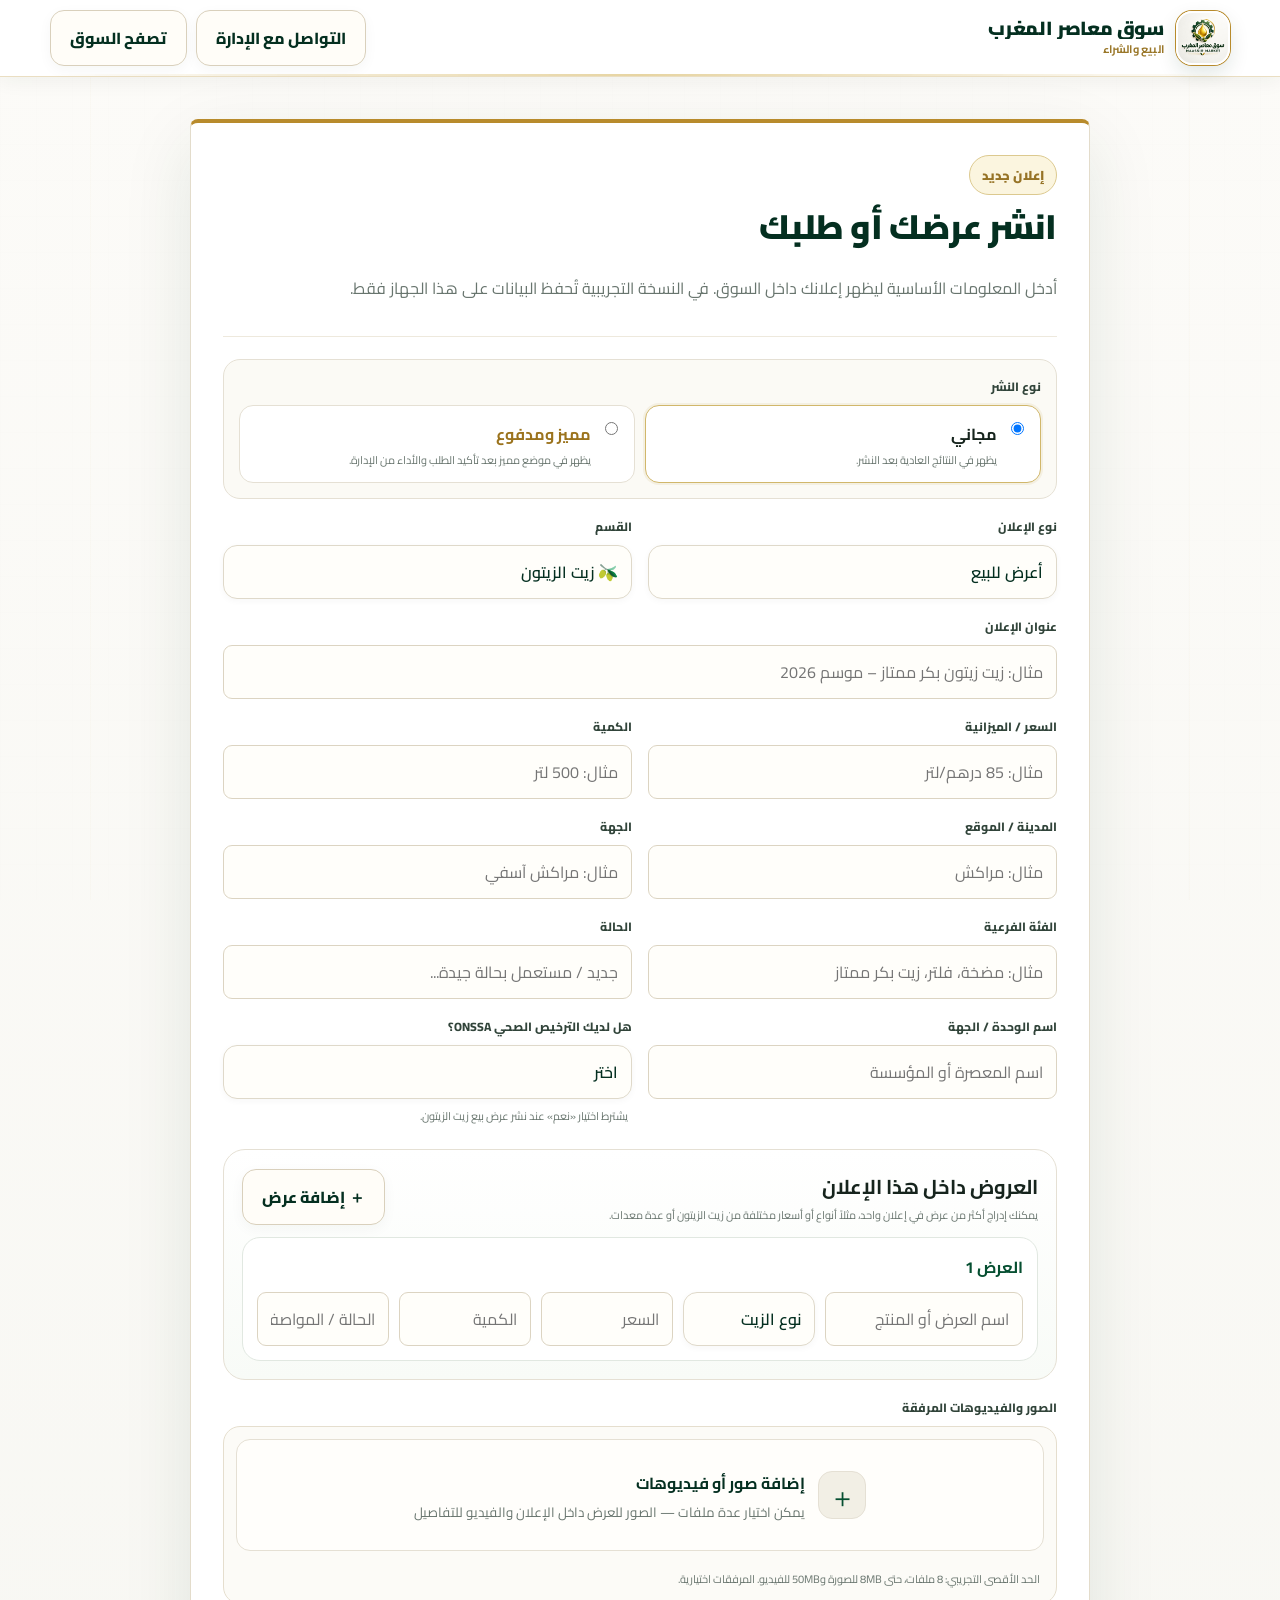
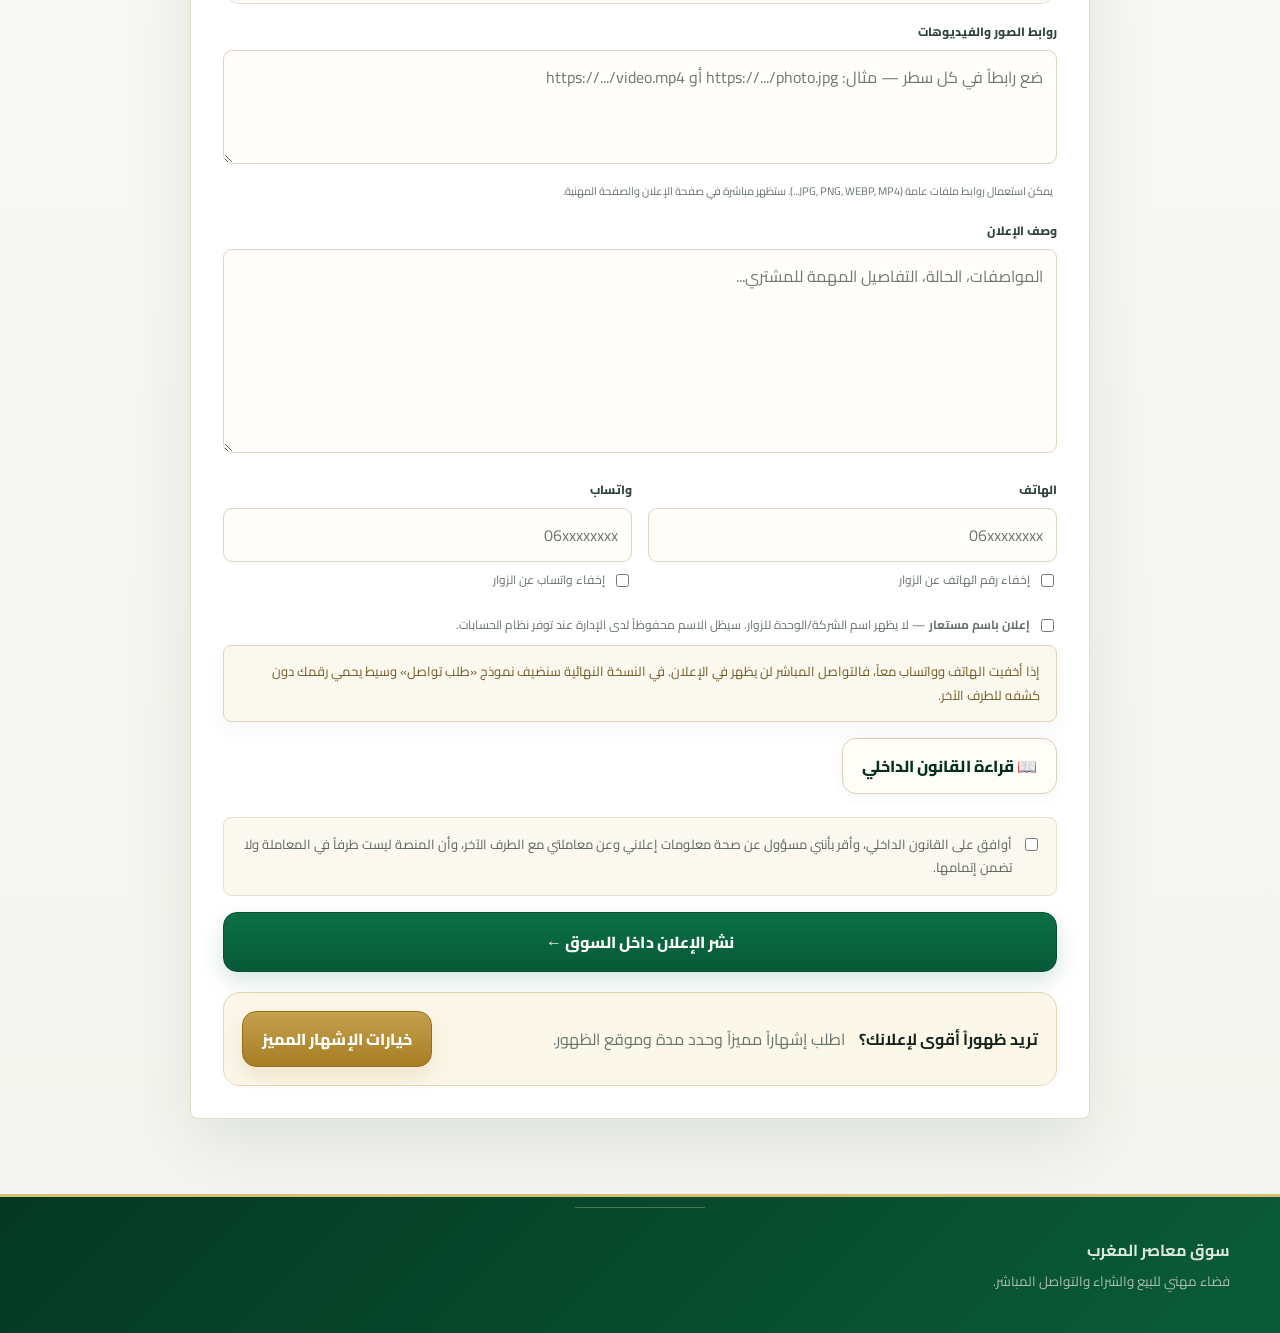
==== commit 97b6a0e0: "Add files via upload" ====
--- a/publish.html
+++ b/publish.html
@@ -1 +1,29 @@
-<!doctype html><html lang="ar" dir="rtl"><head><meta charset="utf-8"><meta name="viewport" content="width=device-width,initial-scale=1"><title>نشر إعلان | سوق معاصر المغرب</title><link rel="stylesheet" href="styles.css"></head><body><header class="topbar"><div class="wrap nav"><a class="brand" href="index.html"><img src="logoSAM.png" alt=""><span><b data-i18n="market">سوق معاصر المغرب</b><small data-i18n="subtitle">البيع والشراء</small></span></a><div class="nav-actions"><a class="btn light" href="contact-admin.html">التواصل مع الإدارة</a><a class="btn light" href="search.html" data-i18n="browseMarket">تصفح السوق</a></div></div></header><main class="wrap form-shell"><div class="form-card"><div class="form-title"><span class="eyebrow" data-i18n="newAd">إعلان جديد</span><h1 data-i18n="publishTitle">انشر عرضك أو طلبك</h1><p data-i18n="publishDesc">أدخل المعلومات الأساسية ليظهر إعلانك داخل السوق. في النسخة التجريبية تُحفظ البيانات على هذا الجهاز فقط.</p></div><form id="publishForm"><div class="form-grid"><div class="full publish-plan"><label class="label">نوع النشر</label><div class="plan-options"><label class="plan-option"><input type="radio" name="publishPlan" value="free" checked><span><b>مجاني</b><small>يظهر في النتائج العادية بعد النشر.</small></span></label><label class="plan-option premium"><input type="radio" name="publishPlan" value="premium"><span><b>مميز ومدفوع</b><small>يظهر في موضع مميز بعد تأكيد الطلب والأداء من الإدارة.</small></span></label></div></div><div><label class="label" data-i18n="adType">نوع الإعلان</label><select class="field" name="kind"><option value="بيع" data-i18n="offerSale">أعرض للبيع</option><option value="شراء" data-i18n="offerBuy">أبحث عن شراء</option></select></div><div><label class="label" data-i18n="section">القسم</label><select class="field" name="category"><option value="زيت الزيتون" data-i18n="oil">🫒 زيت الزيتون</option><option value="المعدات والتجهيزات" data-i18n="equipment">⚙️ المعدات والتجهيزات</option></select></div><div class="full"><label class="label" data-i18n="adTitle">عنوان الإعلان</label><input class="field" required name="title" data-i18n-placeholder="oilTitlePh" placeholder="مثال: زيت زيتون بكر ممتاز – موسم 2026"></div><div><label class="label" data-i18n="priceBudget">السعر / الميزانية</label><input class="field" name="price" data-i18n-placeholder="pricePh" placeholder="مثال: 85 درهم/لتر"></div><div><label class="label" data-i18n="quantity">الكمية</label><input class="field" name="quantity" data-i18n-placeholder="qtyPh" placeholder="مثال: 500 لتر"></div><div><label class="label" data-i18n="location">المدينة / الموقع</label><input class="field" required name="location" data-i18n-placeholder="cityPh" placeholder="مثال: مراكش"></div><div><label class="label">الجهة</label><input class="field" name="region" placeholder="مثال: مراكش آسفي"></div><div><label class="label">الفئة الفرعية</label><input class="field" name="subcategory" placeholder="مثال: مضخة، فلتر، زيت بكر ممتاز"></div><div><label class="label" data-i18n="condition">الحالة</label><input class="field" name="condition" data-i18n-placeholder="newCondition" placeholder="جديد / مستعمل بحالة جيدة..."></div><div><label class="label" id="unitLabel" data-i18n="unitName">اسم الوحدة / الجهة</label><input class="field" name="unit" data-i18n-placeholder="unitPh" placeholder="اسم المعصرة أو المؤسسة"></div><div id="onssaWrap"><label class="label" data-i18n="onssa">الترخيص الصحي ONSSA</label><select class="field" name="onssa"><option value="غير معني" data-i18n="notApplicable">غير معني</option><option value="حاصل" data-i18n="obtained">حاصل</option><option value="قيد الإجراء" data-i18n="inProgress">قيد الإجراء</option></select></div><div class="full"><label class="label" data-i18n="media">الصور والفيديوهات المرفقة</label><div class="upload-box" id="uploadBox"><input id="mediaInput" class="media-input" type="file" name="media" accept="image/*,video/*" multiple><label class="upload-trigger" for="mediaInput"><span class="upload-icon">＋</span><span><b data-i18n="addMedia">إضافة صور أو فيديوهات</b><small data-i18n="mediaHelp">يمكن اختيار عدة ملفات — الصور للعرض داخل الإعلان والفيديو للتفاصيل</small></span></label><div id="mediaPreview" class="media-preview"></div><div class="upload-note" data-i18n="mediaNote">الحد الأقصى التجريبي: 8 ملفات، حتى 8MB للصورة و50MB للفيديو. المرفقات اختيارية.</div></div></div><div class="full"><label class="label">روابط الصور والفيديوهات</label><textarea class="field" name="mediaLinks" rows="3" placeholder="ضع رابطاً في كل سطر — مثال: https://.../photo.jpg أو https://.../video.mp4"></textarea><div class="upload-note">يمكن استعمال روابط ملفات عامة (JPG, PNG, WEBP, MP4...). ستظهر مباشرة في صفحة الإعلان والصفحة المهنية.</div></div><div class="full"><label class="label" data-i18n="description">وصف الإعلان</label><textarea class="field" name="description" rows="6" data-i18n-placeholder="descriptionPh" placeholder="المواصفات، الحالة، التفاصيل المهمة للمشتري..."></textarea></div><div><label class="label" data-i18n="phone">الهاتف</label><input class="field" name="phone" data-i18n-placeholder="phonePh" placeholder="06xxxxxxxx"><label class="privacy-check"><input type="checkbox" name="hidePhone" value="1"> <span>إخفاء رقم الهاتف عن الزوار</span></label></div><div><label class="label" data-i18n="whatsapp">واتساب</label><input class="field" name="whatsapp" data-i18n-placeholder="phonePh" placeholder="06xxxxxxxx"><label class="privacy-check"><input type="checkbox" name="hideWhatsapp" value="1"> <span>إخفاء واتساب عن الزوار</span></label></div><div class="full"><label class="privacy-check"><input type="checkbox" name="hideIdentity" value="1"> <span><b>إعلان باسم مستعار</b> — لا يظهر اسم الشركة/الوحدة للزوار. سيظل الاسم محفوظاً لدى الإدارة عند توفر نظام الحسابات.</span></label><div class="notice privacy-note">إذا أخفيت الهاتف وواتساب معاً، فالتواصل المباشر لن يظهر في الإعلان. في النسخة النهائية سنضيف نموذج «طلب تواصل» وسيط يحمي رقمك دون كشفه للطرف الآخر.</div></div><div class="full"><button type="button" class="btn light" id="readLawBtn" style="margin-bottom:8px">📖 قراءة القانون الداخلي</button><label class="agree"><input required type="checkbox" name="agree"><span data-i18n="agree">أوافق على القانون الداخلي، وأقر بأنني مسؤول عن صحة معلومات إعلاني وعن معاملتي مع الطرف الآخر، وأن المنصة ليست طرفاً في المعاملة ولا تضمن إتمامها.</span></label></div><div class="full"><button class="btn primary" type="submit" style="width:100%;padding:14px" data-i18n="submit">نشر الإعلان داخل السوق ←</button></div></div></form><div class="publish-upgrade"><b>تريد ظهوراً أقوى لإعلانك؟</b><span>اطلب إشهاراً مميزاً وحدد مدة وموقع الظهور.</span><a class="btn gold" href="advertise.html">خيارات الإشهار المميز</a></div></div></main><div class="modal" id="lawModal"><div class="modal-back" data-close-law></div><div class="modal-box law"><button class="modal-close" data-close-law>×</button><h2 data-i18n="lawTitle">القانون الداخلي</h2><div id="lawBody" data-i18n="lawBody"></div></div></div><footer class="footer"><div class="wrap foot"><div><b data-i18n="market">سوق معاصر المغرب</b><br><small data-i18n="footer">فضاء مهني للبيع والشراء والتواصل المباشر.</small></div></div></footer><script src="app.js"></script><script>Souk.initPublish()</script></body></html>
+<!doctype html><html lang="ar" dir="rtl"><head><meta charset="utf-8"><meta name="viewport" content="width=device-width,initial-scale=1"><title>نشر إعلان | سوق معاصر المغرب</title><link rel="stylesheet" href="styles.css"></head><body><header class="topbar"><div class="wrap nav"><a class="brand" href="index.html"><img src="logoSAM.png" alt=""><span><b data-i18n="market">سوق معاصر المغرب</b><small data-i18n="subtitle">البيع والشراء</small></span></a><div class="nav-actions"><a class="btn light" href="contact-admin.html">التواصل مع الإدارة</a><a class="btn light" href="search.html" data-i18n="browseMarket">تصفح السوق</a></div></div></header><main class="wrap form-shell"><div class="form-card"><div class="form-title"><span class="eyebrow" data-i18n="newAd">إعلان جديد</span><h1 data-i18n="publishTitle">انشر عرضك أو طلبك</h1><p data-i18n="publishDesc">أدخل المعلومات الأساسية ليظهر إعلانك داخل السوق. في النسخة التجريبية تُحفظ البيانات على هذا الجهاز فقط.</p></div><form id="publishForm"><div class="form-grid"><div class="full publish-plan"><label class="label">نوع النشر</label><div class="plan-options"><label class="plan-option"><input type="radio" name="publishPlan" value="free" checked><span><b>مجاني</b><small>يظهر في النتائج العادية بعد النشر.</small></span></label><label class="plan-option premium"><input type="radio" name="publishPlan" value="premium"><span><b>مميز ومدفوع</b><small>يظهر في موضع مميز بعد تأكيد الطلب والأداء من الإدارة.</small></span></label></div></div><div><label class="label" data-i18n="adType">نوع الإعلان</label><select class="field" name="kind"><option value="بيع" data-i18n="offerSale">أعرض للبيع</option><option value="شراء" data-i18n="offerBuy">أبحث عن شراء</option></select></div><div><label class="label" data-i18n="section">القسم</label><select class="field" name="category"><option value="زيت الزيتون" data-i18n="oil">🫒 زيت الزيتون</option><option value="المعدات والتجهيزات" data-i18n="equipment">⚙️ المعدات والتجهيزات</option></select></div><div class="full"><label class="label" data-i18n="adTitle">عنوان الإعلان</label><input class="field" required name="title" data-i18n-placeholder="oilTitlePh" placeholder="مثال: زيت زيتون بكر ممتاز – موسم 2026"></div><div><label class="label" data-i18n="priceBudget">السعر / الميزانية</label><input class="field" name="price" data-i18n-placeholder="pricePh" placeholder="مثال: 85 درهم/لتر"></div><div><label class="label" data-i18n="quantity">الكمية</label><input class="field" name="quantity" data-i18n-placeholder="qtyPh" placeholder="مثال: 500 لتر"></div><div><label class="label" data-i18n="location">المدينة / الموقع</label><input class="field" required name="location" data-i18n-placeholder="cityPh" placeholder="مثال: مراكش"></div><div><label class="label">الجهة</label><input class="field" name="region" placeholder="مثال: مراكش آسفي"></div><div><label class="label">الفئة الفرعية</label><input class="field" name="subcategory" placeholder="مثال: مضخة، فلتر، زيت بكر ممتاز"></div><div><label class="label" data-i18n="condition">الحالة</label><input class="field" name="condition" data-i18n-placeholder="newCondition" placeholder="جديد / مستعمل بحالة جيدة..."></div><div><label class="label" id="unitLabel" data-i18n="unitName">اسم الوحدة / الجهة</label><input class="field" name="unit" data-i18n-placeholder="unitPh" placeholder="اسم المعصرة أو المؤسسة"></div><div id="onssaWrap"><label class="label" data-i18n="onssa">هل لديك الترخيص الصحي ONSSA؟</label><select class="field" name="onssa"><option value="" selected>اختر</option><option value="نعم">نعم، حاصل على الترخيص</option><option value="لا">لا</option></select><small class="upload-note">يشترط اختيار «نعم» عند نشر عرض بيع زيت الزيتون.</small></div><div class="full offers-section"><div class="card-heading"><div><h2 style="margin:0">العروض داخل هذا الإعلان</h2><p>يمكنك إدراج أكثر من عرض في إعلان واحد، مثلاً أنواع أو أسعار مختلفة من زيت الزيتون أو عدة معدات.</p></div><button class="btn light" type="button" id="addOfferBtn">＋ إضافة عرض</button></div><div id="offersBuilder" class="offers-builder"></div><input type="hidden" name="offersJson" id="offersJson"></div><div class="full"><label class="label" data-i18n="media">الصور والفيديوهات المرفقة</label><div class="upload-box" id="uploadBox"><input id="mediaInput" class="media-input" type="file" name="media" accept="image/*,video/*" multiple><label class="upload-trigger" for="mediaInput"><span class="upload-icon">＋</span><span><b data-i18n="addMedia">إضافة صور أو فيديوهات</b><small data-i18n="mediaHelp">يمكن اختيار عدة ملفات — الصور للعرض داخل الإعلان والفيديو للتفاصيل</small></span></label><div id="mediaPreview" class="media-preview"></div><div class="upload-note" data-i18n="mediaNote">الحد الأقصى التجريبي: 8 ملفات، حتى 8MB للصورة و50MB للفيديو. المرفقات اختيارية.</div></div></div><div class="full"><label class="label">روابط الصور والفيديوهات</label><textarea class="field" name="mediaLinks" rows="3" placeholder="ضع رابطاً في كل سطر — مثال: https://.../photo.jpg أو https://.../video.mp4"></textarea><div class="upload-note">يمكن استعمال روابط ملفات عامة (JPG, PNG, WEBP, MP4...). ستظهر مباشرة في صفحة الإعلان والصفحة المهنية.</div></div><div class="full"><label class="label" data-i18n="description">وصف الإعلان</label><textarea class="field" name="description" rows="6" data-i18n-placeholder="descriptionPh" placeholder="المواصفات، الحالة، التفاصيل المهمة للمشتري..."></textarea></div><div><label class="label" data-i18n="phone">الهاتف</label><input class="field" name="phone" data-i18n-placeholder="phonePh" placeholder="06xxxxxxxx"><label class="privacy-check"><input type="checkbox" name="hidePhone" value="1"> <span>إخفاء رقم الهاتف عن الزوار</span></label></div><div><label class="label" data-i18n="whatsapp">واتساب</label><input class="field" name="whatsapp" data-i18n-placeholder="phonePh" placeholder="06xxxxxxxx"><label class="privacy-check"><input type="checkbox" name="hideWhatsapp" value="1"> <span>إخفاء واتساب عن الزوار</span></label></div><div class="full"><label class="privacy-check"><input type="checkbox" name="hideIdentity" value="1"> <span><b>إعلان باسم مستعار</b> — لا يظهر اسم الشركة/الوحدة للزوار. سيظل الاسم محفوظاً لدى الإدارة عند توفر نظام الحسابات.</span></label><div class="notice privacy-note">إذا أخفيت الهاتف وواتساب معاً، فالتواصل المباشر لن يظهر في الإعلان. في النسخة النهائية سنضيف نموذج «طلب تواصل» وسيط يحمي رقمك دون كشفه للطرف الآخر.</div></div><div class="full"><button type="button" class="btn light" id="readLawBtn" style="margin-bottom:8px">📖 قراءة القانون الداخلي</button><label class="agree"><input required type="checkbox" name="agree"><span data-i18n="agree">أوافق على القانون الداخلي، وأقر بأنني مسؤول عن صحة معلومات إعلاني وعن معاملتي مع الطرف الآخر، وأن المنصة ليست طرفاً في المعاملة ولا تضمن إتمامها.</span></label></div><div class="full"><button class="btn primary" type="submit" style="width:100%;padding:14px" data-i18n="submit">نشر الإعلان داخل السوق ←</button></div></div></form><div class="publish-upgrade"><b>تريد ظهوراً أقوى لإعلانك؟</b><span>اطلب إشهاراً مميزاً وحدد مدة وموقع الظهور.</span><a class="btn gold" href="advertise.html">خيارات الإشهار المميز</a></div></div></main><div class="modal" id="lawModal"><div class="modal-back" data-close-law></div><div class="modal-box law"><button class="modal-close" data-close-law>×</button><h2 data-i18n="lawTitle">القانون الداخلي</h2><div id="lawBody" data-i18n="lawBody"></div></div></div><footer class="footer"><div class="wrap foot"><div><b data-i18n="market">سوق معاصر المغرب</b><br><small data-i18n="footer">فضاء مهني للبيع والشراء والتواصل المباشر.</small></div></div></footer><script src="app.js"></script><script>
+Souk.initPublish();
+(function(){
+ const form=document.getElementById('publishForm'), builder=document.getElementById('offersBuilder'), hidden=document.getElementById('offersJson'), add=document.getElementById('addOfferBtn'), cat=document.querySelector('[name="category"]'), kind=document.querySelector('[name="kind"]'), onssa=document.querySelector('[name="onssa"]'), wrap=document.getElementById('onssaWrap');
+ if(!form||!builder)return;
+ let offers=[];
+ try{offers=JSON.parse(form.dataset.initialOffers||'[]')}catch{}
+ const currentId=new URLSearchParams(location.search).get('edit');
+ async function loadInitial(){
+   if(currentId){try{const all=JSON.parse(localStorage.getItem('souk_professional_listings_v3')||'[]');const x=all.find(a=>a.id===currentId);if(x&&Array.isArray(x.offers))offers=x.offers}catch{}}
+   if(!offers.length)offers=[{}]; render();
+ }
+ function sync(){hidden.value=JSON.stringify(offers)}
+ function render(){
+   const oil=cat?.value==='زيت الزيتون';
+   builder.innerHTML=offers.map((o,i)=>`<div class="offer-row" data-i="${i}"><div class="offer-row-head"><b>العرض ${i+1}</b>${offers.length>1?`<button type="button" class="remove-offer" data-i="${i}">× حذف</button>`:''}</div><div class="offer-fields"><input class="field" data-f="title" data-i="${i}" value="${esc(o.title||'')}" placeholder="اسم العرض أو المنتج"><select class="field" data-f="quality" data-i="${i}" ${oil?'':'disabled'}><option value="">نوع الزيت</option><option ${o.quality==='بكر ممتاز'?'selected':''}>بكر ممتاز</option><option ${o.quality==='بكر عادي'?'selected':''}>بكر عادي</option></select><input class="field" data-f="price" data-i="${i}" value="${esc(o.price||'')}" placeholder="السعر"><input class="field" data-f="quantity" data-i="${i}" value="${esc(o.quantity||'')}" placeholder="الكمية"><input class="field" data-f="condition" data-i="${i}" value="${esc(o.condition||'')}" placeholder="الحالة / المواصفات"></div></div>`).join('');
+   builder.querySelectorAll('[data-f]').forEach(el=>el.addEventListener('input',()=>{const i=+el.dataset.i;offers[i][el.dataset.f]=el.value;sync()}));
+   builder.querySelectorAll('.remove-offer').forEach(b=>b.addEventListener('click',()=>{offers.splice(+b.dataset.i,1);if(!offers.length)offers=[{}];render();sync()}));
+   sync();
+ }
+ function refreshLicense(){const sale=kind?.value==='بيع', oil=cat?.value==='زيت الزيتون';wrap?.classList.toggle('hidden',!(sale&&oil));if(!(sale&&oil)){if(onssa)onssa.value='غير معني'}}
+ add?.addEventListener('click',()=>{offers.push({});render()});cat?.addEventListener('change',()=>{refreshLicense();render()});kind?.addEventListener('change',refreshLicense);
+ const origSubmit=form.addEventListener;
+ loadInitial();refreshLicense();
+ // Inject offersJson into the data consumed by the existing publish handler.
+ form.addEventListener('submit',()=>{sync();});
+ window.addEventListener('storage',sync);
+})();
+</script></body></html>
--- a/styles.css
+++ b/styles.css
@@ -373,3 +373,9 @@
 @media(max-width:760px){.topbar .nav{height:66px;gap:6px}.brand-logo-only img{width:105px;height:50px}.global-links{display:none}.global-actions{margin-left:auto}.language-select{width:72px!important;min-width:72px!important;height:38px!important;font-size:10px!important;padding:0 5px!important}.global-actions .btn{font-size:10px;padding:9px 8px}.global-actions #gPublish{display:none}.mobile-menu-btn{display:block}.mobile-menu{position:absolute;top:70px;right:9px;left:9px;background:#fff;border:1px solid var(--line);border-radius:18px;padding:8px;box-shadow:0 20px 45px rgba(5,50,28,.16);z-index:60}.mobile-menu.open{display:grid}.mobile-menu a{padding:12px 13px;border-radius:11px;font-weight:800;color:var(--g3)}.mobile-menu a:hover{background:var(--soft)}.ticker-label{padding:5px 8px}.ticker-label b{font-size:10px}.ticker-track{min-width:0}.ticker-item{font-size:10px!important;padding:5px 8px!important}.ticker-marquee{animation-duration:4.7s!important}.hero-v5{padding-top:26px!important}.hero-search{grid-template-columns:28px minmax(0,1fr)!important}.hero-search select,.hero-search button{grid-column:1/-1!important}.hero-search select{border-right:0!important;border-top:1px solid var(--line)}.hero-visual{min-height:250px}.hero-visual img{width:210px!important;height:210px!important}.directory-toolbar,.account-grid{grid-template-columns:1fr}.directory-grid{grid-template-columns:1fr}.account-dashboard-grid{grid-template-columns:1fr 1fr}.account-dashboard-head{align-items:flex-start;flex-direction:column}.plan-options{grid-template-columns:1fr}.public-oil-price{align-items:flex-start;flex-direction:column;gap:5px}.public-oil-price strong{font-size:24px}}
 @media(max-width:430px){.brand-logo-only img{width:92px;height:48px}.global-actions .btn.light{display:none}.language-select{width:68px!important;min-width:68px!important}.account-dashboard-grid{grid-template-columns:1fr}.ticker-label{display:none}.ticker-wrap{padding-inline:5px}.hero-copy h1{font-size:32px!important}}
 .directory-promo{padding-top:0}.directory-promo-card{display:flex;align-items:center;justify-content:space-between;gap:20px;padding:24px 28px;background:linear-gradient(135deg,#073b24,#0b5a36);color:#fff;border-radius:24px;box-shadow:var(--shadow)}.directory-promo-card h2{margin:8px 0;color:#fff}.directory-promo-card p{margin:0;color:#d7e3dc;line-height:1.8}.directory-promo-card .eyebrow{background:rgba(224,196,111,.13);border-color:rgba(224,196,111,.4);color:#efd98e}@media(max-width:650px){.directory-promo-card{align-items:flex-start;flex-direction:column;padding:21px}.directory-promo-card .btn{width:100%}}
+
+
+/* V9 — professional multi-offer publishing + entry rules */
+.offers-section{border:1px solid var(--line,#e4e9e4);border-radius:22px;padding:18px;background:linear-gradient(180deg,#fff,#f8fbf7);margin-top:4px}.offers-section .card-heading{display:flex;justify-content:space-between;gap:14px;align-items:center;margin-bottom:12px}.offers-builder{display:grid;gap:12px}.offer-row{border:1px solid #e1e8e1;border-radius:18px;padding:14px;background:#fff}.offer-row-head{display:flex;justify-content:space-between;align-items:center;margin-bottom:10px;color:var(--g,#0f4d2e)}.remove-offer{border:0;background:#fff1f0;color:#a9362f;border-radius:999px;padding:7px 11px;cursor:pointer}.offer-fields{display:grid;grid-template-columns:1.5fr 1fr 1fr 1fr 1fr;gap:10px}.offers-section .upload-note{display:block;margin-top:6px}.platform-gate{position:fixed;inset:0;z-index:99999;background:rgba(10,24,17,.72);backdrop-filter:blur(10px);display:flex;align-items:center;justify-content:center;padding:18px}.platform-gate.hidden{display:none}.platform-gate-box{width:min(760px,100%);max-height:min(92vh,900px);overflow:auto;background:#fff;border-radius:28px;box-shadow:0 28px 90px rgba(0,0,0,.25);padding:26px}.platform-gate-head{display:flex;gap:16px;align-items:center;margin-bottom:16px}.platform-gate-logo{width:62px;height:62px;object-fit:contain;border-radius:16px}.platform-gate-box h2{margin:0 0 6px}.platform-gate-box .law-content{line-height:1.9;background:#f7faf6;border:1px solid #e3eae2;border-radius:18px;padding:16px;max-height:48vh;overflow:auto}.platform-gate-box .law-content ol{padding-inline-start:24px}.gate-agree{display:flex;gap:10px;align-items:flex-start;margin:16px 0;font-weight:700}.gate-actions{display:flex;gap:10px;justify-content:flex-end}.gate-actions .btn{min-width:180px}@media(max-width:760px){.offer-fields{grid-template-columns:1fr 1fr}.offers-section .card-heading{align-items:flex-start;flex-direction:column}.offers-section .card-heading .btn{width:100%}.platform-gate{padding:10px}.platform-gate-box{padding:18px;border-radius:22px}.platform-gate-head{align-items:flex-start}.platform-gate-logo{width:50px;height:50px}.platform-gate-box .law-content{max-height:52vh;font-size:.92rem}.gate-actions{display:grid;grid-template-columns:1fr}.gate-actions .btn{width:100%}}
+
+.detail-offers{margin:18px 0;padding-top:4px}.detail-offers h3{margin-bottom:10px}.detail-offers-grid{display:grid;grid-template-columns:repeat(2,minmax(0,1fr));gap:10px}.detail-offer{border:1px solid #e1e8e1;border-radius:16px;padding:13px;background:#fbfdfb;display:flex;flex-direction:column;gap:5px}.detail-offer strong{font-size:1.12rem;color:var(--g,#0f4d2e)}@media(max-width:650px){.detail-offers-grid{grid-template-columns:1fr}}
